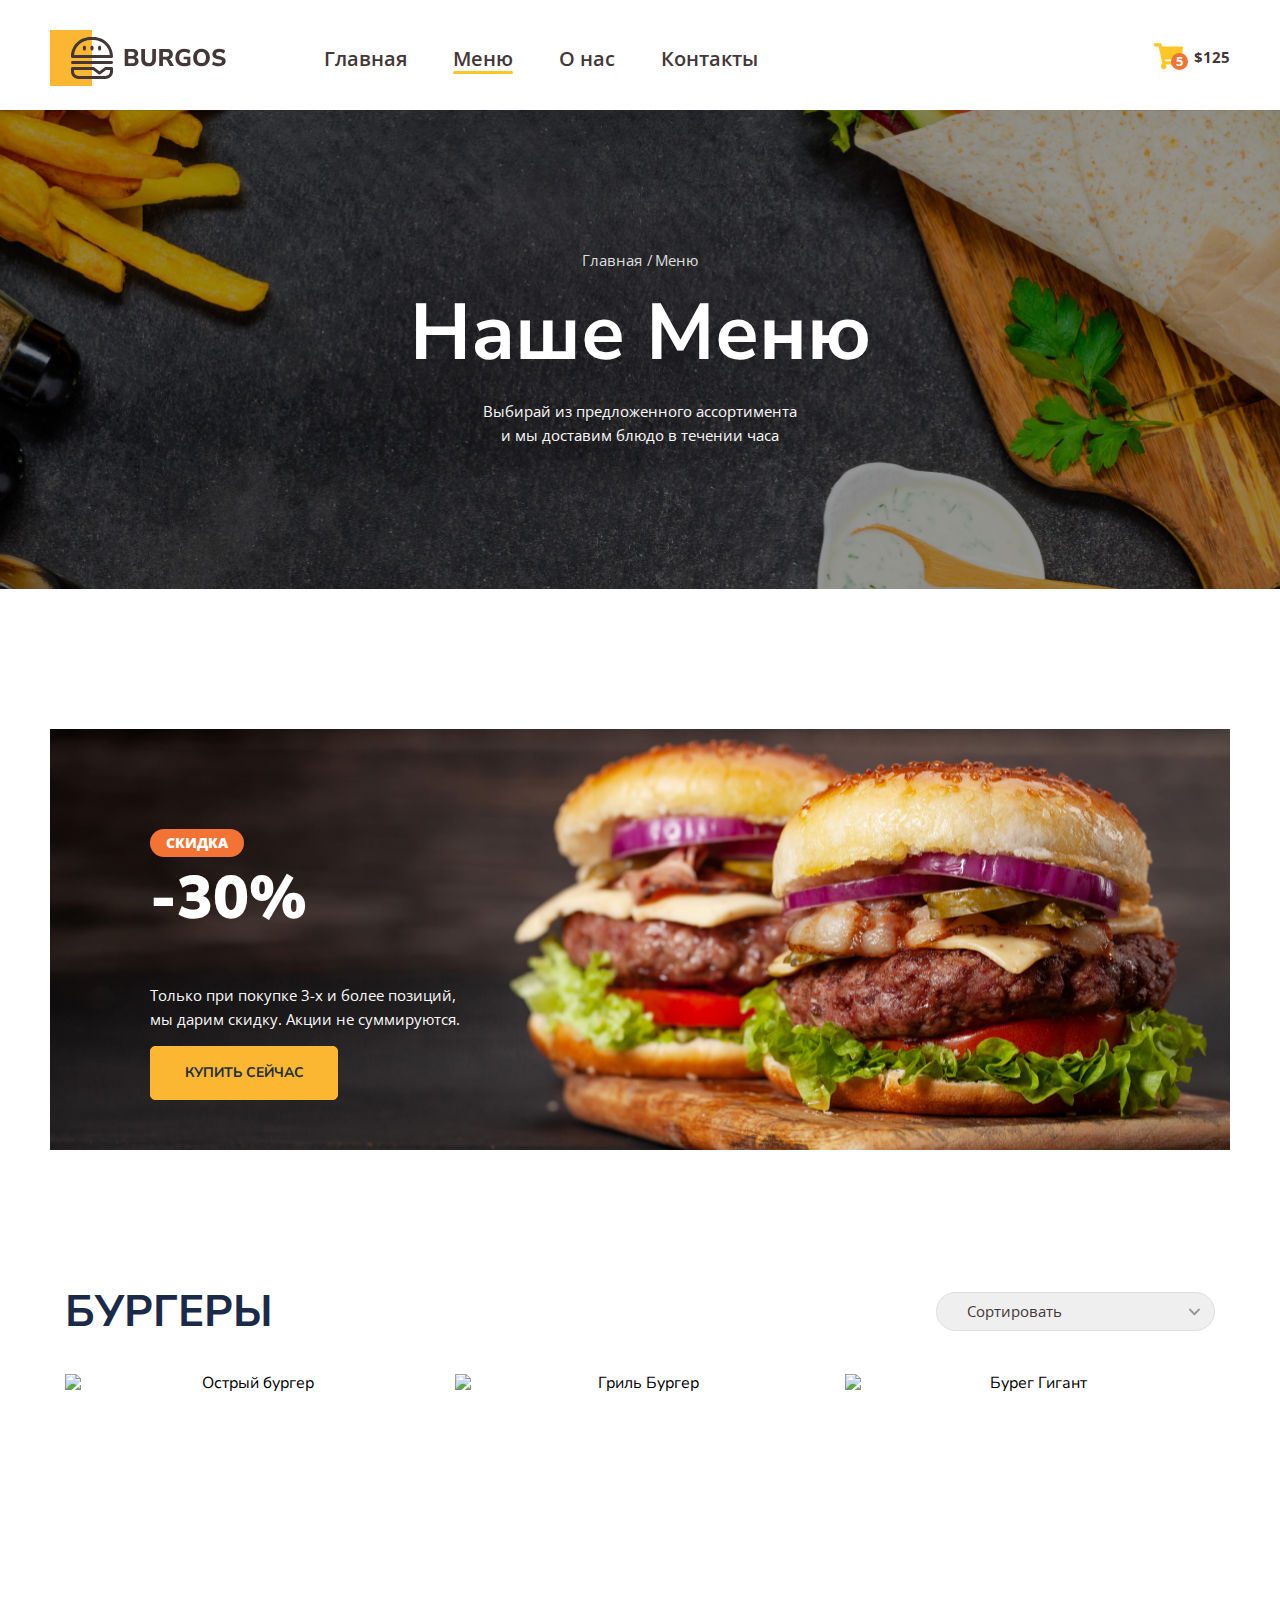
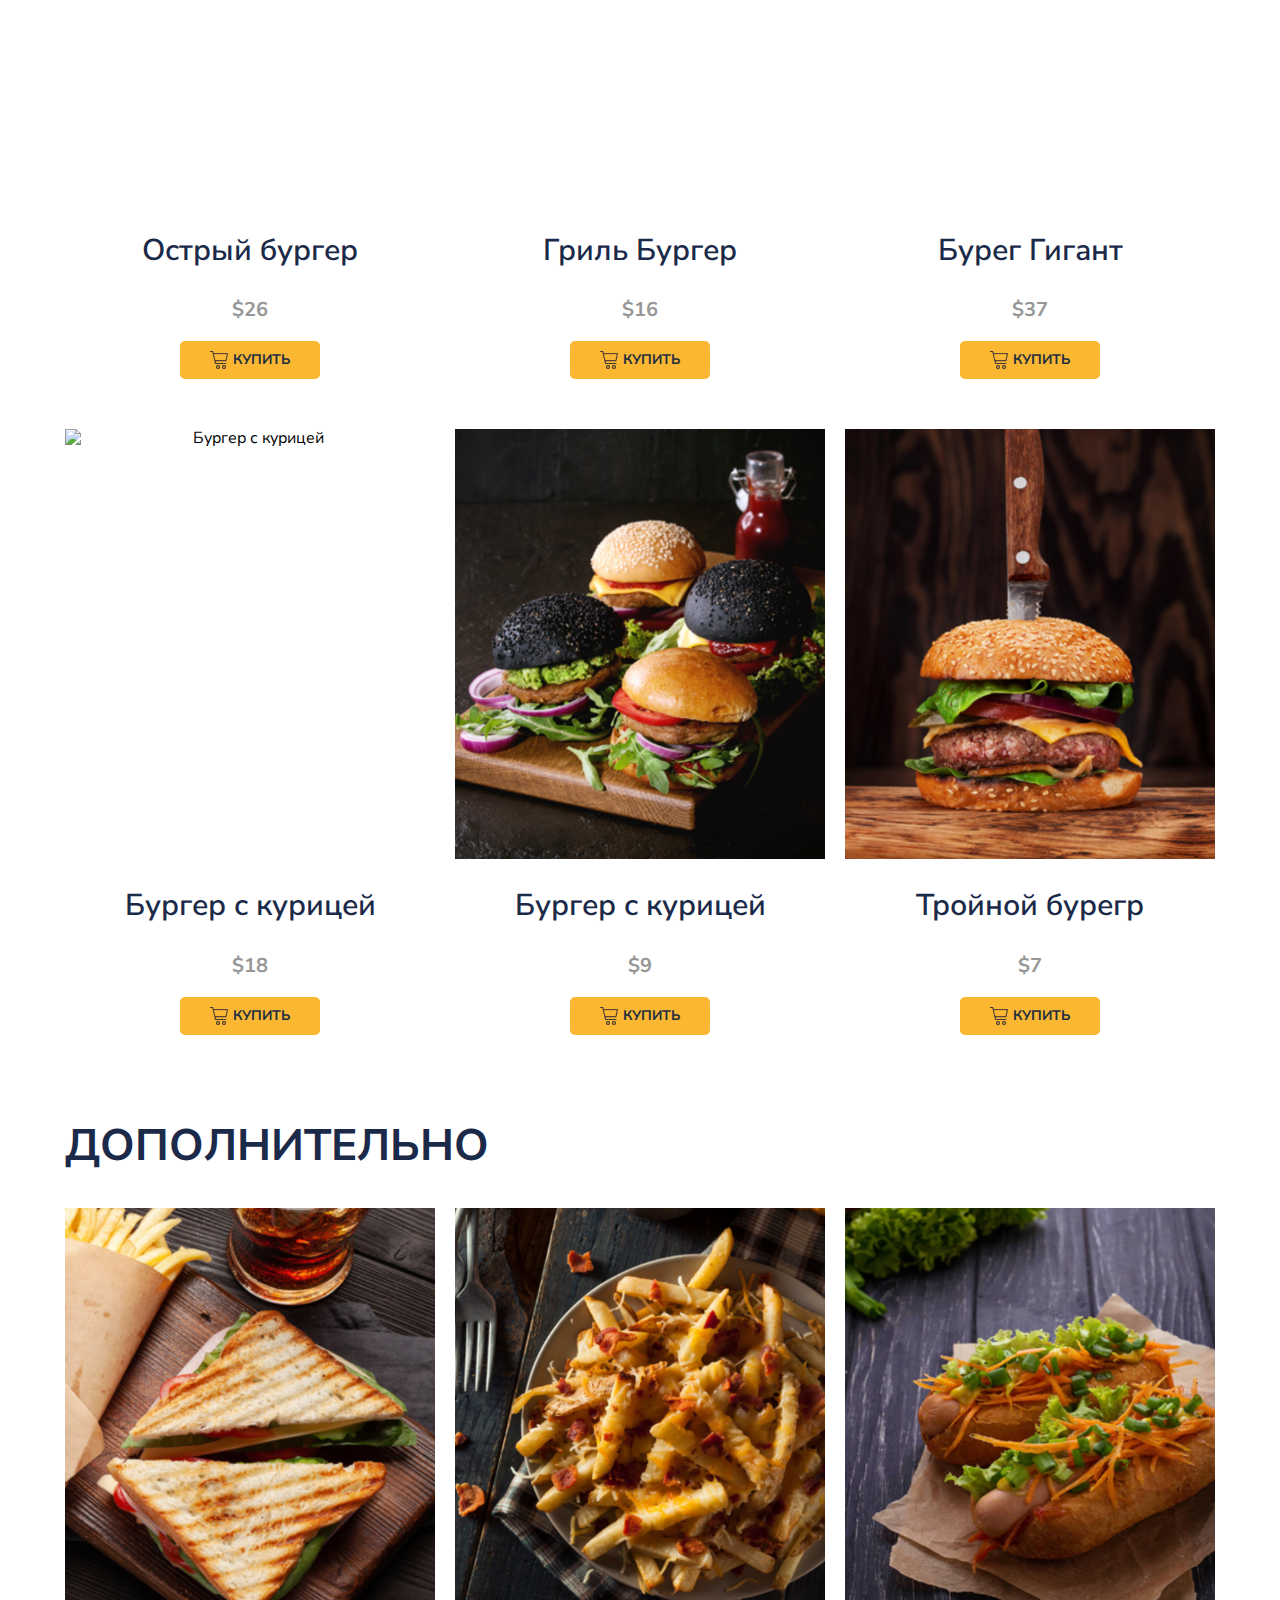
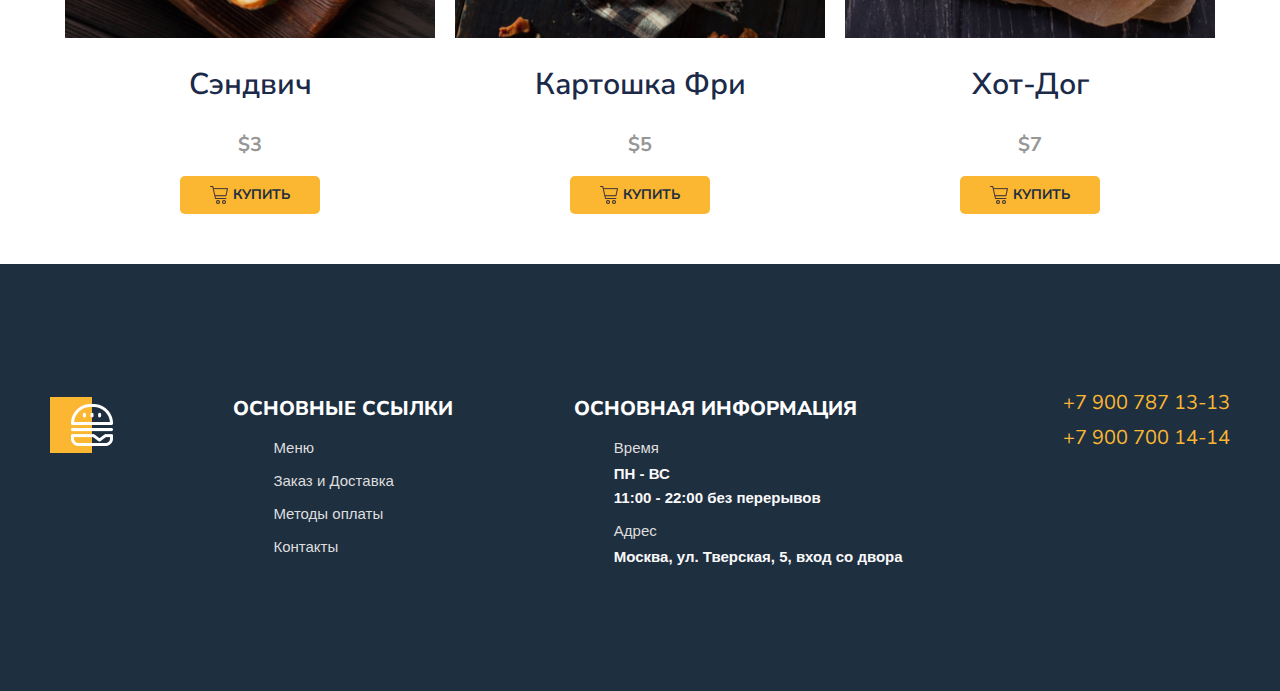
==== index.html @ 4c076b2c "change" ====
<!DOCTYPE html>
<html lang="ru">
<head>
    <meta charset="UTF-8">
    <meta http-equiv="X-UA-Compatible" content="IE=edge">
    <meta name="viewport" content="width=device-width, initial-scale=1.0">
    <link rel="preconnect" href="https://fonts.googleapis.com">
    <link rel="preconnect" href="https://fonts.gstatic.com" crossorigin>
    <link href="https://fonts.googleapis.com/css2?family=Nunito+Sans:wght@600;700;800;900&family=Open+Sans:wght@400;600;700&display=swap" rel="stylesheet">
    <link rel="stylesheet" href="css/normalize.css">
    <link rel="stylesheet" href="css/main.css">
    <title>Burger</title>
</head>
<body>
    <header>
        <div class="container">
            <div class="header">
                <div class="header__item">
                    <a href="#" class="header__logo"></a>
                    <nav>
                        <ul class="header__nav">
                            <li><a href="#">Главная</a></li>
                            <li><a href="#" class="active">Меню</a></li>
                            <li><a href="#">О нас</a></li>
                            <li><a href="#">Контакты</a></li>
                        </ul>                    
                    </nav>
                </div>
                <button type="button" class="button">
                    <span class="button__item">
                        <img src="img/cart.svg" alt="Корзина">
                        <span class="button__count">5</span>
                    </span>
                    <span class="button__text">$125</span>
                </button>
            </div>
        </div>
    </header>
    <div class="hero">
        <div class="container">
            <ul class="breadcrumbs" >
                <li><a href="#">Главная</a></li>
                <li><a href="#">Меню</a></li>
            </ul>
            <h1 class="title">Наше Меню</h1>
            <p class="description">Выбирай из предложенного ассортимента и&nbspмы доставим блюдо в течении часа</p>
        </div>
    </div>
    <main>
        <div class="container">
            <div class="burger__box">
                <h2 class="burger__box__title">
                    <span>скидка</span>-30%
                </h2>
                <p>Только при покупке 3-х и более позиций,<br>мы дарим скидку. Акции не суммируются.</p>
                <a href="#">купить сейчас</a>
            </div>
            <section class="menu">
                <div class="container">
                    <div class="menu__header">
                        <h2 class="menu__title">Бургеры</h2>
                        <select class="menu__select">
                            <option value="">Сортировать</option>
                            <option value="up">По возрастанию</option>
                            <option value="down">По убыванию</option>                        
                        </select>
                    </div>                
                    <div class="menu__grid">
                        <div class="menu__grid__item">
                            <div class="menu__grid__cover">
                                <img src="img/main/menu/hot__burger.svg" alt="Острый бургер">
                            </div>
                            <h3 class="menu__grid__title">Острый бургер</h3>
                            <p class="menu__grid__price">$26</p>
                            <button type="button" class="menu__grid__btn">
                                <span class="menu__grid__icon"></span>
                                <span class="menu__grid__text">купить</span>
                            </button>
                        </div>
                        <div class="menu__grid__item">
                            <div class="menu__grid__cover">
                                <img src="img/main/menu/gril__burger.svg" alt="Гриль Бургер">
                            </div>
                            <h3 class="menu__grid__title">Гриль Бургер</h3>
                            <p class="menu__grid__price">$16</p>
                            <button type="button" class="menu__grid__btn">
                                <span class="menu__grid__icon"></span>
                                <span class="menu__grid__text">купить</span>
                            </button>
                        </div>
                        <div class="menu__grid__item">
                            <div class="menu__grid__cover">
                                <img src="img/main/menu/gigant__burger.svg" alt="Бурег Гигант">
                            </div>
                            <h3 class="menu__grid__title">Бурег Гигант</h3>
                            <p class="menu__grid__price">$37</p>
                            <button type="button" class="menu__grid__btn">
                                <span class="menu__grid__icon"></span>
                                <span class="menu__grid__text">купить</span>
                            </button>                                                
                        </div>                    
                    </div>
                    <div class="menu__grid">
                        <div class="menu__grid__item">
                            <div class="menu__grid__cover">
                                <img src="img/main/menu/chicken__burger.svg" alt="Бургер с курицей">
                            </div>
                            <h3 class="menu__grid__title">Бургер с курицей</h3>
                            <p class="menu__grid__price">$18</p>
                            <button type="button" class="menu__grid__btn">
                                <span class="menu__grid__icon"></span>
                                <span class="menu__grid__text">купить</span>
                            </button>
                        </div>
                        <div class="menu__grid__item">
                            <div class="menu__grid__cover">
                                <img src="img/main/menu/chicken__burger__01.svg" alt="Бургер с курицей">
                            </div>
                            <h3 class="menu__grid__title">Бургер с курицей</h3>
                            <p class="menu__grid__price">$9</p>
                            <button type="button" class="menu__grid__btn">
                                <span class="menu__grid__icon"></span>
                                <span class="menu__grid__text">купить</span>
                            </button>
                        </div>
                        <div class="menu__grid__item">
                            <div class="menu__grid__cover">
                                <img src="img/main/menu/triple__burger.svg" alt="Тройной бурегр">
                            </div>
                            <h3 class="menu__grid__title">Тройной бурегр</h3>
                            <p class="menu__grid__price">$7</p>
                            <button type="button" class="menu__grid__btn">
                                <span class="menu__grid__icon"></span>
                                <span class="menu__grid__text">купить</span>
                            </button>                                                
                        </div>                    
                    </div>
                </div>
            </section>
            <section class="additionally">
                <div class="container">
                    <div class="menu__header">
                        <h2 class="menu__title">Дополнительно</h2>                        
                    </div>
                    <div class="menu__grid">
                        <div class="menu__grid__item">
                            <div class="menu__grid__cover">
                                <img src="img/main/menu/sendvich.svg" alt="Сэндвич">
                            </div>
                            <h3 class="menu__grid__title">Сэндвич</h3>
                            <p class="menu__grid__price">$3</p>
                            <button type="button" class="menu__grid__btn">
                                <span class="menu__grid__icon"></span>
                                <span class="menu__grid__text">купить</span>
                            </button>
                        </div>
                        <div class="menu__grid__item">
                            <div class="menu__grid__cover">
                                <img src="img/main/menu/free.svg" alt="Картошка Фри">
                            </div>
                            <h3 class="menu__grid__title">Картошка Фри</h3>
                            <p class="menu__grid__price">$5</p>
                            <button type="button" class="menu__grid__btn">
                                <span class="menu__grid__icon"></span>
                                <span class="menu__grid__text">купить</span>
                            </button>
                        </div>
                        <div class="menu__grid__item">
                            <div class="menu__grid__cover">
                                <img src="img/main/menu/hot-dog.svg" alt="Бургер Гигант">
                            </div>
                            <h3 class="menu__grid__title">Хот-Дог</h3>
                            <p class="menu__grid__price">$7</p>
                            <button type="button" class="menu__grid__btn">
                                <span class="menu__grid__icon"></span>
                                <span class="menu__grid__text">купить</span>
                            </button>
                        </div>                        
                    </div>
                </div>
            </section>            
        </div>
    </main>
    <footer>
        <div class="container footer">
            <div class="item">
                <img class="logo" src="img/footer/icon__footer.png" alt="icon">
            </div>
            <div class="item">
                <h2>основные ссылки</h2>
                <ul>
                    <li><a href="">Меню</a></li>
                    <li><a href="">Заказ и Доставка</a></li>
                    <li><a href="">Методы оплаты</a></li>
                    <li><a href="">Контакты</a></li>
                </ul>
            </div>
            <div class="item">
                <h2>основная информация</h2>
                <ul>
                    <li>
                        <span>Время</span>
                        ПН - ВС <br>
                        11:00 - 22:00 без перерывов
                    </li>
                    <li>
                        <span>Адрес</span>
                        Москва, ул. Тверская, 5, вход со двора
                    </li>
                </ul>
            </div>
            <div class="tel">
                <ul class="footer__list__tel">
                    <li><a href="tel:+79007871313">+7 900 787 13-13</a></li>
                    <li><a href="tel:+79007001414">+7 900 700 14-14</a></li>
                </ul>
            </div>       
        </div>
    </footer>    
</body>
</html>
---- css/main.css ----
body {
    font-family: 'Nunito Sans', sans-serif;    
}

/* ==========header========== */

header {
    border-bottom: 1px solid #DEDEDE;
    margin-bottom: -7px;
}

.header {
    font-family: 'Open Sans', sans-serif;
    display: flex;
    justify-content: space-between;
    align-items: center;
    padding: 26px 0;
}

.header__item {
    display: flex;
    align-items: center;
    justify-content: space-between;
    flex-basis: 68.5%;
}

.container {
    max-width: 1180px;
    margin: 0 auto;
    padding-left: 15px;
    padding-right: 15px;
}

.header__logo {
    display: block;
    background-image: url('../img/logo.svg');
    width: 176px;
    height: 56px;
    background-repeat: no-repeat;
    background-size: cover;
}

.header__nav {
    display: flex;
    list-style-type: none;
    padding-left: 0;
    gap: 46px;
    align-items: center;
    padding-right: 100px;
    padding-top: 5px;   
}

.header__nav a {
    color: #443737;
    text-decoration: none;
    font-family: 'Open Sans';
    font-weight: 600;
    font-size: 20px;
    line-height: 24px;
}

.header__nav a:hover{
    color: #FFC725;
    transition: 0.3s all;    
}

.header__nav a::after {
    content: '';    
    width: 100%;
    height: 3px;
    border-radius: 1.5px;
    background: transparent;
    display: block;
}

.header__nav a.active::after {
    background: #FFC725;    
}

.button {
    display: flex;
    align-items: center;
    background-color: transparent;
    border: none;
    padding: 0;
    gap: 10px;
    cursor: pointer;
}

.button__item {
    position: relative;
}

.button__count {
    font-weight: 700;
    color: #fff;
    font-size: 13px;
    background: #F37335;    
    border-radius: 100%;
    position: absolute;
    width: 17px;
    height: 17px;
    text-align: center;
    line-height: 1.3;
    bottom: 3px;
    right: -4px;
}

.button__text {
    color: #443737;
    font-family: 'Open Sans';
    font-weight: 700;
    font-size: 15px;    
}

/* ==========hero========== */
.hero {
    text-align: center;
    background-image: url('../img/hero/bg.jpg');
    background-size: cover;
    background-position: center center;
    padding: 142px 0;
    text-align: center;
    color: #fff;
    margin-bottom: 140px;
}

.breadcrumbs {
    padding-left: 0;
    margin-top: 0;
    list-style-type: none;
    display: flex;
    justify-content: center;
    gap: 7px;
}

.breadcrumbs a {
    color: #DEDEDE;
    text-decoration: none;
    font-size: 15px;
    font-family: 'Open Sans', serif;    
}

.breadcrumbs a:hover {
    color: #FFC725;    
}

.breadcrumbs a::before {
    content: '/';
    position: relative;
    left: -2px;
    pointer-events: none;
}

.breadcrumbs a:hover::before {
    color: #DEDEDE;    
}

.breadcrumbs li:first-child a::before {
    display: none;
}

.title {
    font-weight: 700;
    font-size: 79px;
    margin-top: 18px;
    margin-bottom: 20px;
}

.description {
    font-family: 'Open Sans', sans-serif;
    font-size: 15px;
    line-height: 1.6;
    color: #FAF9F9;
    width: 319px;
    margin: 0 auto;
}

/* ==========main========== */

.burger__box {
    background-image: url('/img/main/burger__box__bg.jpg');
    background-repeat: no-repeat;
    background-position: center center;
    background-size: cover;
    color: #fff;
    padding: 50px 100px;
    margin-bottom: 100px;
}

.burger__box__title {
    font-weight: 900;
    font-size: 60px;
    text-transform: uppercase;    
}

.burger__box__title span {
    display: block;
    width: 84px;
    text-align: center;
    font-family: 'Open Sans';
    font-size: 14px;
    background: #F37335;
    border-radius: 14px;
    padding: 6px 5px;
    margin-bottom: 7px;
}

.burger__box p {
    font-family: 'Open Sans';
    font-weight: 400;
    font-size: 15px;
    line-height: 24px;
    color: #FAF9F9;
    width: 353px;
    margin-top: 0;
}

.burger__box a {
    font-weight: 700;
    font-size: 14px;
    text-decoration: none;
    text-align: center;
    text-transform: uppercase;
    color: #1E2F40;
    background: #FBB731;
    border-radius: 5px;
    padding: 18px 8px;
    display: block;
    width: 170px;
    border: 1px solid #FBB731;    
}

.burger__box a:hover {
    background-color: transparent;
    color: #FBB731;
    transition: .4s;
}

.menu__header {
    display: flex;
    align-items: center;
    justify-content: space-between;
}

.menu__title {
    font-weight: 700;
    font-size: 44px;
    text-transform: uppercase;
    color: #1B2A49;
}

.menu__select {
    font-family: 'Open Sans';    
    font-weight: 400;
    font-size: 15px;    
    color: #443737;    
    border-radius: 22px;
    padding: 10px 30px;
    border: 1px solid #DEDEDE;
    appearance: none;
    flex-basis: 279px;
    background-image: url(../img/main/arrow.svg);
    background-size: 12.79px 7.75px;
    background-repeat: no-repeat;
    background-position: 95% center;
    cursor: pointer;
}

.menu__grid {
    display: grid;
    grid-template-columns: repeat(3, 1fr);
    gap: 20px;    
    margin-bottom: 50px;
}

.menu__grid__cover {
    width: 100%;
    height: 430px;
    position: relative;
    overflow: hidden;
}

.menu__grid__cover img {
    position: absolute;
    left: 50%;
    top: 50%;
    transform: translate(-50%, -50%);
    object-fit: cover;
    width: 100%;
    height: 430px;
}

.menu__grid__item {
    text-align: center;
}
 
.menu__grid__title {
    color: #1B2A49;
    font-weight: 600;
    font-size: 30px;
    text-align: center;
}

.menu__grid__price {
    font-weight: 700;
    font-size: 20px;
    color: #979797;
    text-align: center;
}

.menu__grid__btn {
    background: #FBB731;
    border-radius: 5px;
    border: none;
    display: flex;
    justify-content: center;
    cursor: pointer;
    padding: 10px 30px;
    margin: 0 auto;
    gap: 5px;
    text-align: center;
    color: #979797;
}

.menu__grid__btn {
    display: flex;
    justify-content: space-between;
    background: #FBB731;
    border-radius: 5px;
    border: none;
    border-radius: 5px;
    padding: 10px 30px;
    margin: 0 auto;
    align-items: center;
}

.menu__grid__icon {
    width: 18px;
    height: 18px;
    background-image: url('../img/main/menu/price__cart.png');
}

.menu__grid__text {    
    font-weight: 700;
    font-size: 14px;
    text-transform: uppercase;
    color: #1E2F40;
}

/* =========footer========== */

footer {
    background: #1E2F40;
    color: #fff;
    padding-top: 117px;
    padding-bottom: 106px;    
}
.footer {
    display: flex;
    justify-content: space-between;
}

.logo {
    width: 63px;
    height: 56px;
    padding-top: 16px;
}
.item {
    flex: 0 0 auto;
}
.item h2 {
    font-size: 20px;
    font-weight: 800;
    text-transform: uppercase;
    margin-bottom: 12px;
}
.item ul,
.tel ul {
    list-style-type: none;
}

.tel ul {
    margin: 10px 0;
}
.item li {
    margin-bottom: 9px;
    font-family: 'Lato', sans-serif;
    font-size: 15px;
    color: #FAF9F9;
    font-weight: 700;
    line-height: 24px;
}
.item a {
    color: #DEDEDE;
    text-decoration: none;
    font-weight: 400;
}
.item span {
    color: #DEDEDE;
    display: block;
    font-weight: 400;
    margin-bottom: 2px;
}
.footer__list__tel a {
    font-size: 20px;
    color: #FBB731;
    text-decoration: none;
}
.tel li {
    margin-bottom: 12px;
}

.menu__grid__text {
    color: #1E2F40;
    font-weight: 700;
    font-size: 14px;
    text-transform: uppercase;
}
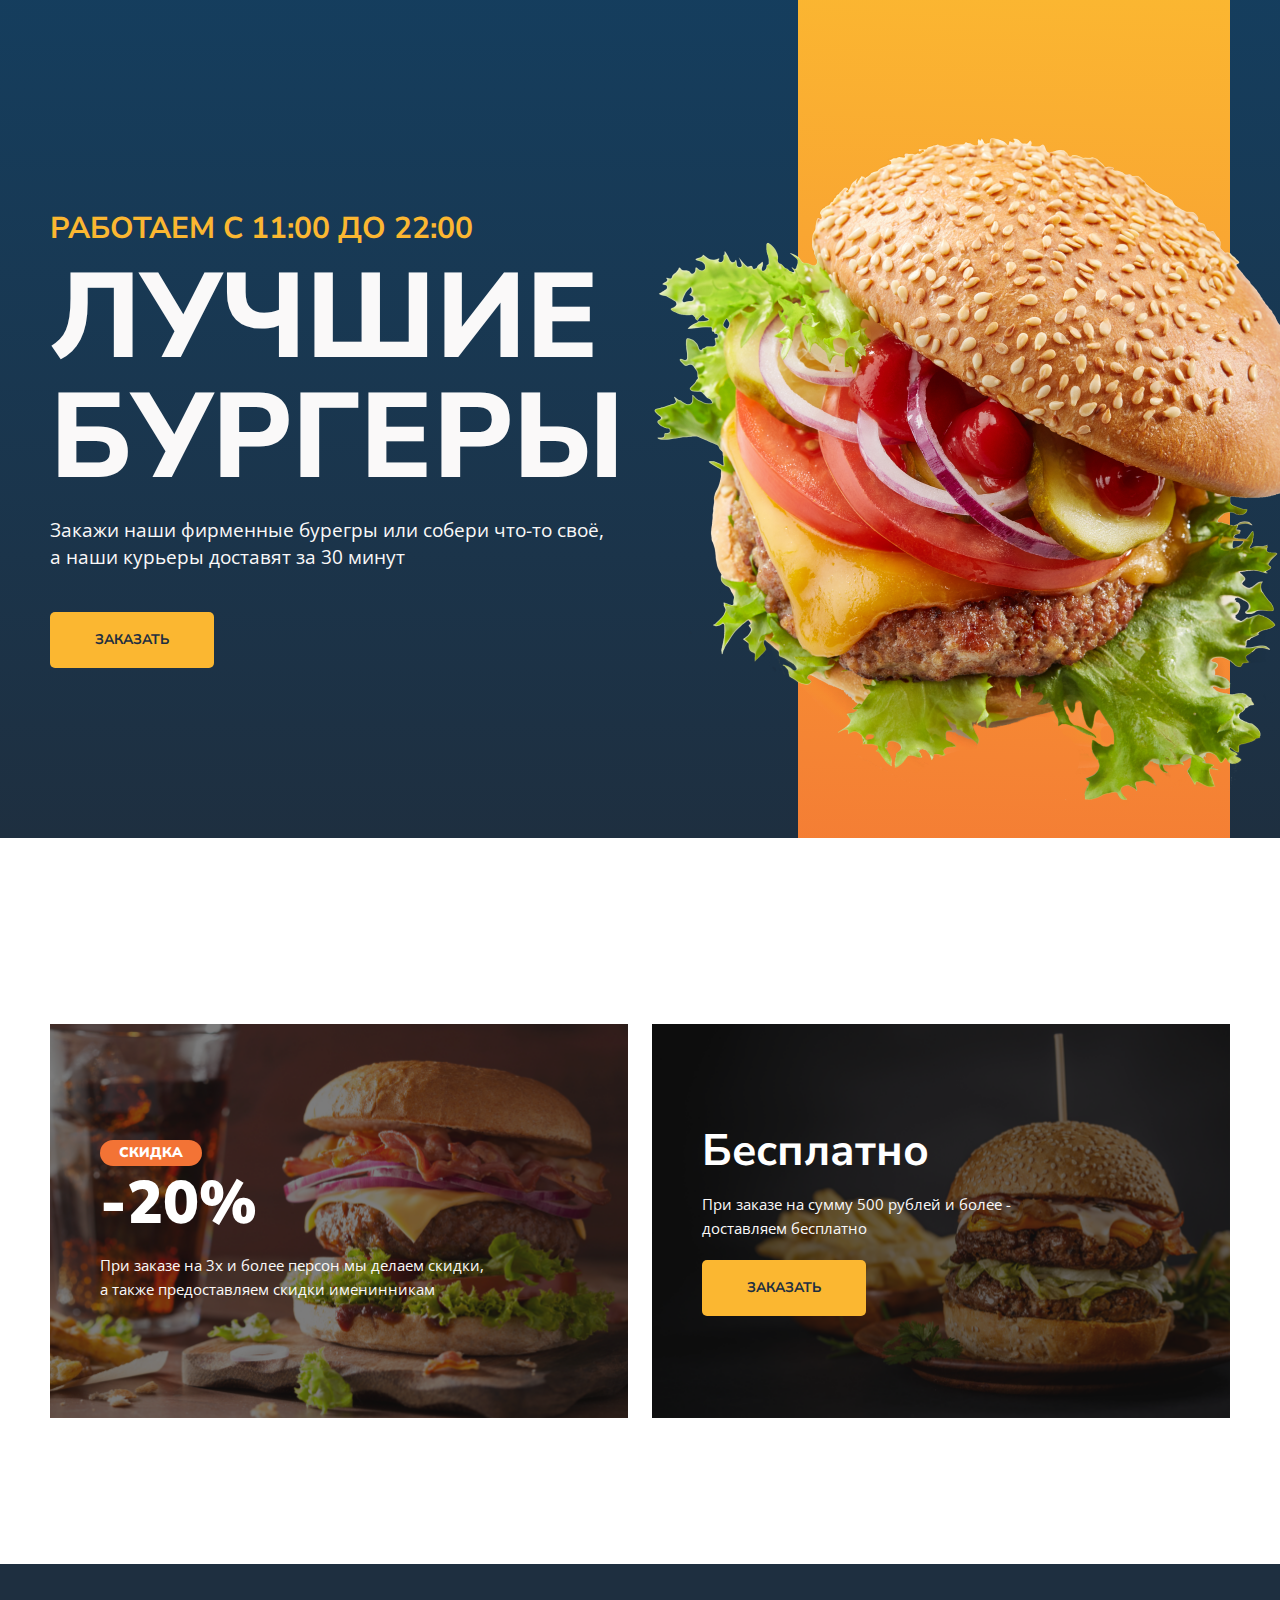
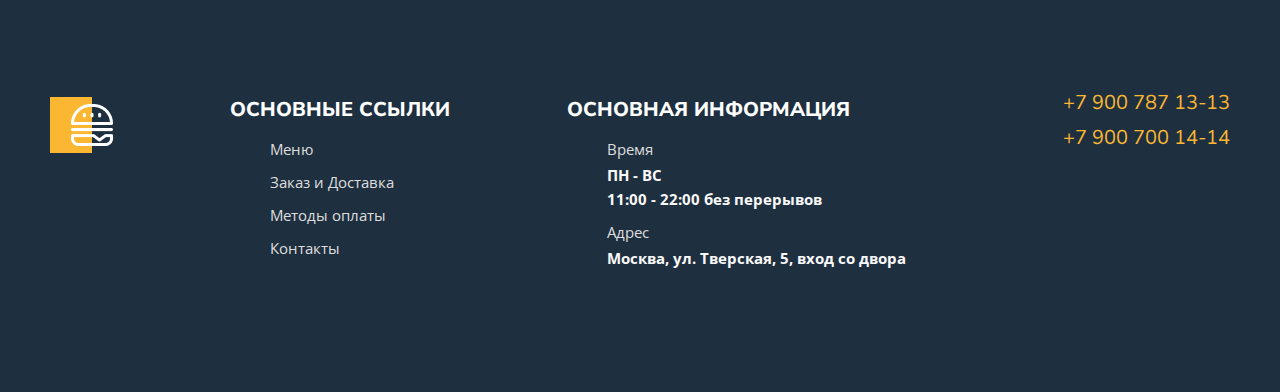
==== commit 14858718: "update" ====
--- a/index.html
+++ b/index.html
@@ -4,183 +4,44 @@
     <meta charset="UTF-8">
     <meta http-equiv="X-UA-Compatible" content="IE=edge">
     <meta name="viewport" content="width=device-width, initial-scale=1.0">
+    <title>Burgers</title>
     <link rel="preconnect" href="https://fonts.googleapis.com">
     <link rel="preconnect" href="https://fonts.gstatic.com" crossorigin>
     <link href="https://fonts.googleapis.com/css2?family=Nunito+Sans:wght@600;700;800;900&family=Open+Sans:wght@400;600;700&display=swap" rel="stylesheet">
     <link rel="stylesheet" href="css/normalize.css">
     <link rel="stylesheet" href="css/main.css">
-    <title>Burger</title>
 </head>
 <body>
-    <header>
-        <div class="container">
-            <div class="header">
-                <div class="header__item">
-                    <a href="#" class="header__logo"></a>
-                    <nav>
-                        <ul class="header__nav">
-                            <li><a href="#">Главная</a></li>
-                            <li><a href="#" class="active">Меню</a></li>
-                            <li><a href="#">О нас</a></li>
-                            <li><a href="#">Контакты</a></li>
-                        </ul>                    
-                    </nav>
-                </div>
-                <button type="button" class="button">
-                    <span class="button__item">
-                        <img src="img/cart.svg" alt="Корзина">
-                        <span class="button__count">5</span>
-                    </span>
-                    <span class="button__text">$125</span>
-                </button>
+    <div class="main">
+        <div class="wrap">
+            <div class="text">
+                <h1>
+                    <span>работаем с 11:00 до 22:00</span>
+                    лучшие бургеры
+                </h1>
+                <p>Закажи наши фирменные бурегры или собери что-то своё, а&nbsp;наши курьеры доставят за&nbsp;30&nbsp;минут</p>
+                <a href="#">заказать</a>
+            </div>
+            <div class="visual">
+                <div class="bg"></div>
+                <img src="img/index/burger.png" alt="Burger">
             </div>
         </div>
-    </header>
-    <div class="hero">
-        <div class="container">
-            <ul class="breadcrumbs" >
-                <li><a href="#">Главная</a></li>
-                <li><a href="#">Меню</a></li>
-            </ul>
-            <h1 class="title">Наше Меню</h1>
-            <p class="description">Выбирай из предложенного ассортимента и&nbspмы доставим блюдо в течении часа</p>
+    </div>
+    <div class="promo">
+        <div class="wrap">
+            <div class="promo-left">
+                <p class="sale">Скидка</p>
+                <p class="cost">-20%</p>
+                <p class="promo-description">При заказе на 3х и более персон мы делаем скидки, а также предоставляем скидки именинникам</p>
+            </div>
+            <div class="promo-right">
+                <p class="free">Бесплатно</p>
+                <p class="promo-description">При заказе на сумму 500 рублей и более -<br>доставляем бесплатно</p>
+                <a href="#">заказать</a>
+            </div>
         </div>
     </div>
-    <main>
-        <div class="container">
-            <div class="burger__box">
-                <h2 class="burger__box__title">
-                    <span>скидка</span>-30%
-                </h2>
-                <p>Только при покупке 3-х и более позиций,<br>мы дарим скидку. Акции не суммируются.</p>
-                <a href="#">купить сейчас</a>
-            </div>
-            <section class="menu">
-                <div class="container">
-                    <div class="menu__header">
-                        <h2 class="menu__title">Бургеры</h2>
-                        <select class="menu__select">
-                            <option value="">Сортировать</option>
-                            <option value="up">По возрастанию</option>
-                            <option value="down">По убыванию</option>                        
-                        </select>
-                    </div>                
-                    <div class="menu__grid">
-                        <div class="menu__grid__item">
-                            <div class="menu__grid__cover">
-                                <img src="img/main/menu/hot__burger.svg" alt="Острый бургер">
-                            </div>
-                            <h3 class="menu__grid__title">Острый бургер</h3>
-                            <p class="menu__grid__price">$26</p>
-                            <button type="button" class="menu__grid__btn">
-                                <span class="menu__grid__icon"></span>
-                                <span class="menu__grid__text">купить</span>
-                            </button>
-                        </div>
-                        <div class="menu__grid__item">
-                            <div class="menu__grid__cover">
-                                <img src="img/main/menu/gril__burger.svg" alt="Гриль Бургер">
-                            </div>
-                            <h3 class="menu__grid__title">Гриль Бургер</h3>
-                            <p class="menu__grid__price">$16</p>
-                            <button type="button" class="menu__grid__btn">
-                                <span class="menu__grid__icon"></span>
-                                <span class="menu__grid__text">купить</span>
-                            </button>
-                        </div>
-                        <div class="menu__grid__item">
-                            <div class="menu__grid__cover">
-                                <img src="img/main/menu/gigant__burger.svg" alt="Бурег Гигант">
-                            </div>
-                            <h3 class="menu__grid__title">Бурег Гигант</h3>
-                            <p class="menu__grid__price">$37</p>
-                            <button type="button" class="menu__grid__btn">
-                                <span class="menu__grid__icon"></span>
-                                <span class="menu__grid__text">купить</span>
-                            </button>                                                
-                        </div>                    
-                    </div>
-                    <div class="menu__grid">
-                        <div class="menu__grid__item">
-                            <div class="menu__grid__cover">
-                                <img src="img/main/menu/chicken__burger.svg" alt="Бургер с курицей">
-                            </div>
-                            <h3 class="menu__grid__title">Бургер с курицей</h3>
-                            <p class="menu__grid__price">$18</p>
-                            <button type="button" class="menu__grid__btn">
-                                <span class="menu__grid__icon"></span>
-                                <span class="menu__grid__text">купить</span>
-                            </button>
-                        </div>
-                        <div class="menu__grid__item">
-                            <div class="menu__grid__cover">
-                                <img src="img/main/menu/chicken__burger__01.svg" alt="Бургер с курицей">
-                            </div>
-                            <h3 class="menu__grid__title">Бургер с курицей</h3>
-                            <p class="menu__grid__price">$9</p>
-                            <button type="button" class="menu__grid__btn">
-                                <span class="menu__grid__icon"></span>
-                                <span class="menu__grid__text">купить</span>
-                            </button>
-                        </div>
-                        <div class="menu__grid__item">
-                            <div class="menu__grid__cover">
-                                <img src="img/main/menu/triple__burger.svg" alt="Тройной бурегр">
-                            </div>
-                            <h3 class="menu__grid__title">Тройной бурегр</h3>
-                            <p class="menu__grid__price">$7</p>
-                            <button type="button" class="menu__grid__btn">
-                                <span class="menu__grid__icon"></span>
-                                <span class="menu__grid__text">купить</span>
-                            </button>                                                
-                        </div>                    
-                    </div>
-                </div>
-            </section>
-            <section class="additionally">
-                <div class="container">
-                    <div class="menu__header">
-                        <h2 class="menu__title">Дополнительно</h2>                        
-                    </div>
-                    <div class="menu__grid">
-                        <div class="menu__grid__item">
-                            <div class="menu__grid__cover">
-                                <img src="img/main/menu/sendvich.svg" alt="Сэндвич">
-                            </div>
-                            <h3 class="menu__grid__title">Сэндвич</h3>
-                            <p class="menu__grid__price">$3</p>
-                            <button type="button" class="menu__grid__btn">
-                                <span class="menu__grid__icon"></span>
-                                <span class="menu__grid__text">купить</span>
-                            </button>
-                        </div>
-                        <div class="menu__grid__item">
-                            <div class="menu__grid__cover">
-                                <img src="img/main/menu/free.svg" alt="Картошка Фри">
-                            </div>
-                            <h3 class="menu__grid__title">Картошка Фри</h3>
-                            <p class="menu__grid__price">$5</p>
-                            <button type="button" class="menu__grid__btn">
-                                <span class="menu__grid__icon"></span>
-                                <span class="menu__grid__text">купить</span>
-                            </button>
-                        </div>
-                        <div class="menu__grid__item">
-                            <div class="menu__grid__cover">
-                                <img src="img/main/menu/hot-dog.svg" alt="Бургер Гигант">
-                            </div>
-                            <h3 class="menu__grid__title">Хот-Дог</h3>
-                            <p class="menu__grid__price">$7</p>
-                            <button type="button" class="menu__grid__btn">
-                                <span class="menu__grid__icon"></span>
-                                <span class="menu__grid__text">купить</span>
-                            </button>
-                        </div>                        
-                    </div>
-                </div>
-            </section>            
-        </div>
-    </main>
     <footer>
         <div class="container footer">
             <div class="item">
@@ -216,6 +77,6 @@
                 </ul>
             </div>       
         </div>
-    </footer>    
+    </footer>
 </body>
 </html>--- a/css/main.css
+++ b/css/main.css
@@ -323,18 +323,10 @@
     color: #979797;
 }
 
-.menu__grid__btn {
-    display: flex;
-    justify-content: space-between;
-    background: #FBB731;
-    border-radius: 5px;
-    border: none;
-    border-radius: 5px;
-    padding: 10px 30px;
-    margin: 0 auto;
-    align-items: center;
-}
-
+.menu__grid__btn:hover {
+    background-color: #F37335;
+    transition: .4s;    
+}
 .menu__grid__icon {
     width: 18px;
     height: 18px;
@@ -385,7 +377,7 @@
 }
 .item li {
     margin-bottom: 9px;
-    font-family: 'Lato', sans-serif;
+    font-family: 'Open Sans', sans-serif;
     font-size: 15px;
     color: #FAF9F9;
     font-weight: 700;
@@ -396,6 +388,12 @@
     text-decoration: none;
     font-weight: 400;
 }
+
+.item a:hover {
+    color: #FBB731;
+    transition: 0.3s all;
+}
+
 .item span {
     color: #DEDEDE;
     display: block;
@@ -411,6 +409,11 @@
     margin-bottom: 12px;
 }
 
+.tel a:hover {
+    color:#fff;
+    transition: 0.4s;
+}
+
 .menu__grid__text {
     color: #1E2F40;
     font-weight: 700;
@@ -418,3 +421,133 @@
     text-transform: uppercase;
 }
 
+/* STYLE INDEX */
+
+.main {
+    background: linear-gradient(180deg, #0C4C7B -100%, #1E2F40 100%);
+}
+.wrap {
+    max-width: 1180px;
+    margin: 0 auto;
+    display: flex;
+    justify-content: space-between;
+}
+.text {
+    color: #FAF9F9;
+    flex: 0 0 580px;
+    padding-top: 170px;
+    padding-bottom: 170px;
+}
+h1 {
+    font-size: 120px;
+    font-weight: 800;
+    text-transform: uppercase;
+    line-height: 120px;
+    margin-bottom: 0px;
+    margin-top: 40px;
+}
+h1 span {
+    color: #FBB731;
+    font-size: 30px;
+    font-weight: 700;
+    line-height: 38px;
+    display: block;
+    margin-bottom: 10px;
+}
+.text p {
+    font-family: 'Open Sans', sans-serif;
+    font-size: 19px;
+    line-height: 1.4;
+    margin-bottom: 42px;
+}
+.main a,
+.promo a {
+    color: #1E2F40;
+    background-color: #FBB731;
+    border-radius: 5px;
+    text-decoration: none;
+    padding: 20px 45px;
+    display: inline-block;
+    text-transform: uppercase;
+    font-size: 14px;
+    font-weight: 700;
+}
+.visual {
+    flex-grow: 1;
+    display: flex;
+    justify-content: flex-end;
+    position: relative;
+}
+.bg {
+    width: 432px;
+    height: 100%;
+    background: linear-gradient(2.42deg, #F37335 -19.6%, #FBB731 100.79%, #FDC830 100.79%);
+}
+.main img {
+    width: 829px;
+    position: absolute;
+    right: -168px;
+}
+.promo {
+    padding-top: 186px;
+    padding-bottom: 146px;
+}
+.promo-left,
+.promo-right {
+    flex: 0 0 49%;
+    color: #fff;
+    box-sizing: border-box;
+    background-repeat: no-repeat;
+    background-size: cover;
+    background-position: center;
+}
+.promo-left {
+    background-image: url(../img/index/promo-left.png);
+    padding: 116px 50px;
+}
+.promo-right {
+    background-image: url(../img/index/promo-right.png);
+    padding: 102px 50px;
+}
+
+.promo-right a{
+    margin-top: 20px;
+}
+
+.sale {
+    font-size: 14px;
+    font-weight: 900;
+    background: #F37335;
+    padding: 5px 19px;
+    border-radius: 14px;
+    display: inline-block;
+    text-transform: uppercase;
+    margin-bottom: 3px;
+    margin-top: 0;
+}
+.cost {
+    font-size: 60px;
+    font-weight: 900;
+    margin-bottom: 8px;
+    margin-top: 0;
+}
+.promo-description {
+    font-family: 'Open Sans', sans-serif;
+    color: #FAF9F9;
+    font-size: 15px;
+    line-height: 24px;
+    margin-bottom: 0;
+}
+.promo-left .promo-description {
+    max-width: 392px;
+}
+.promo-right .description {
+    max-width: 300px;
+    margin-bottom: 20px;
+}
+.free {
+    font-size: 44px;
+    font-weight: 700;
+    margin-bottom: 10px;
+    margin-top: 0;
+}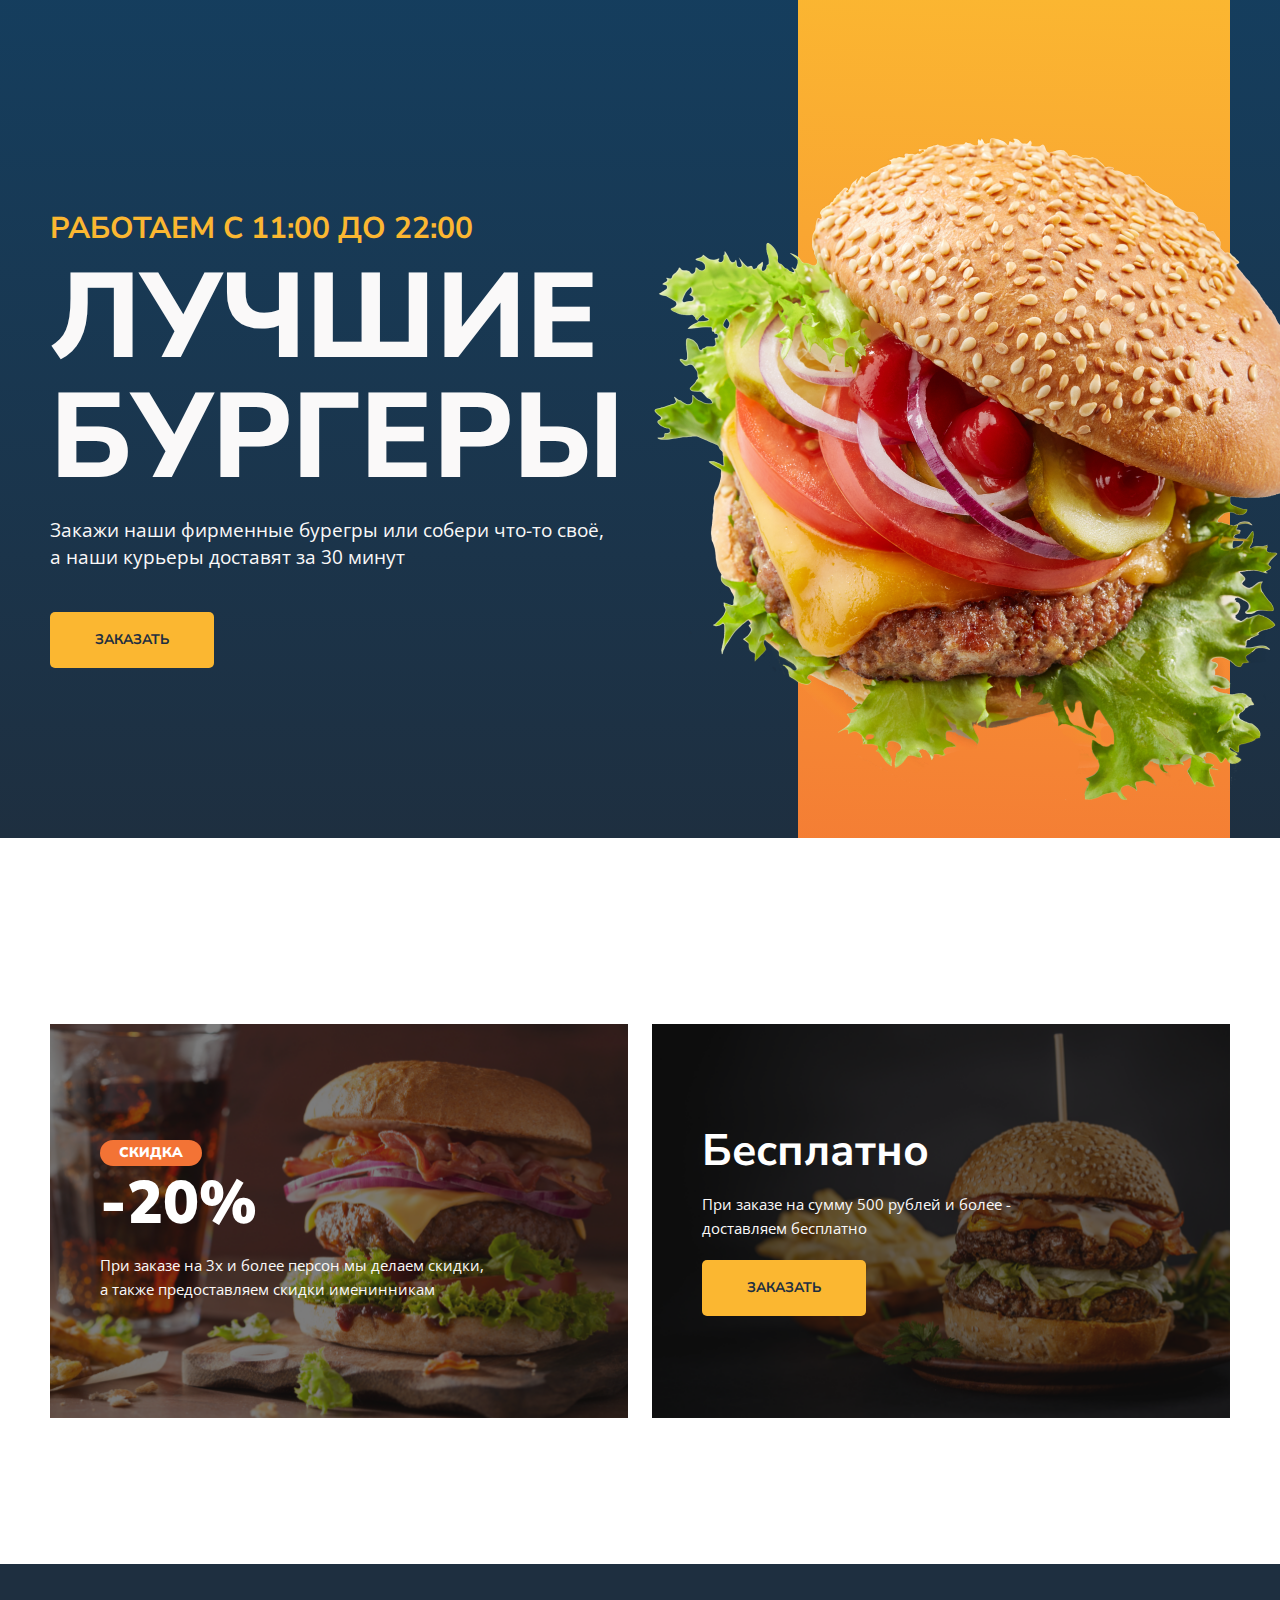
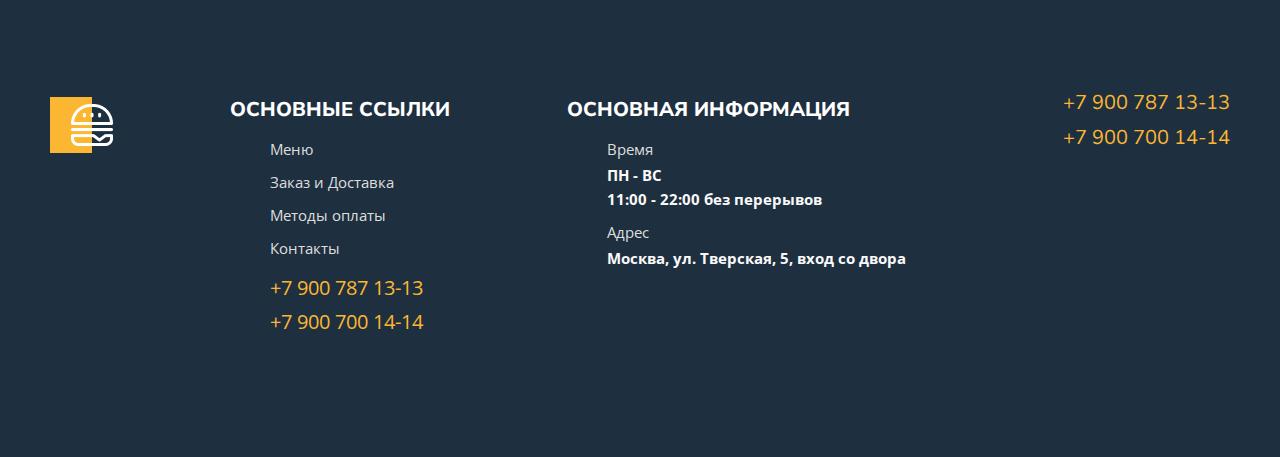
==== commit 09ff9934: "up" ====
--- a/index.html
+++ b/index.html
@@ -10,17 +10,18 @@
     <link href="https://fonts.googleapis.com/css2?family=Nunito+Sans:wght@600;700;800;900&family=Open+Sans:wght@400;600;700&display=swap" rel="stylesheet">
     <link rel="stylesheet" href="css/normalize.css">
     <link rel="stylesheet" href="css/main.css">
+    <link rel="stylesheet" href="css/media__index.css">
 </head>
 <body>
     <div class="main">
         <div class="wrap">
-            <div class="text">
-                <h1>
+            <div class="content">
+                <h1 class="content__title">
                     <span>работаем с 11:00 до 22:00</span>
                     лучшие бургеры
                 </h1>
-                <p>Закажи наши фирменные бурегры или собери что-то своё, а&nbsp;наши курьеры доставят за&nbsp;30&nbsp;минут</p>
-                <a href="#">заказать</a>
+                <p class="content__text">Закажи наши фирменные бурегры или собери что-то своё, а&nbsp;наши курьеры доставят за&nbsp;30&nbsp;минут</p>
+                <a class="content__link" href="menu.html">заказать</a>
             </div>
             <div class="visual">
                 <div class="bg"></div>
@@ -29,7 +30,7 @@
         </div>
     </div>
     <div class="promo">
-        <div class="wrap">
+        <div class="wrap block">
             <div class="promo-left">
                 <p class="sale">Скидка</p>
                 <p class="cost">-20%</p>
@@ -37,12 +38,12 @@
             </div>
             <div class="promo-right">
                 <p class="free">Бесплатно</p>
-                <p class="promo-description">При заказе на сумму 500 рублей и более -<br>доставляем бесплатно</p>
-                <a href="#">заказать</a>
+                <p class="promo-description promo__dr">При заказе на сумму 500 рублей и более -<br>доставляем бесплатно</p>
+                <a href="menu.html">заказать</a>
             </div>
         </div>
     </div>
-    <footer>
+    <!-- <footer>
         <div class="container footer">
             <div class="item">
                 <img class="logo" src="img/footer/icon__footer.png" alt="icon">
@@ -50,10 +51,10 @@
             <div class="item">
                 <h2>основные ссылки</h2>
                 <ul>
-                    <li><a href="">Меню</a></li>
-                    <li><a href="">Заказ и Доставка</a></li>
-                    <li><a href="">Методы оплаты</a></li>
-                    <li><a href="">Контакты</a></li>
+                    <li><a href="menu.html">Меню</a></li>
+                    <li><a href="#">Заказ и Доставка</a></li>
+                    <li><a href="#">Методы оплаты</a></li>
+                    <li><a href="#">Контакты</a></li>
                 </ul>
             </div>
             <div class="item">
@@ -77,6 +78,55 @@
                 </ul>
             </div>       
         </div>
+    </footer> -->
+    <footer>
+        <div class="container footer">
+            <div class="item">
+                <img class="logo" src="img/footer/icon__footer.png" alt="icon">
+            </div>            
+            <div class="item pos2">
+                <h2>основные ссылки</h2>
+                <ul class="footer__list">
+                    <li><a href="menu.html">Меню</a></li>
+                    <li><a href="#">Заказ и Доставка</a></li>
+                    <li><a href="#">Методы оплаты</a></li>
+                    <li><a href="#">Контакты</a></li>
+                </ul>
+                <ul class="footer__list__tel pos1">
+                    <li>
+                        <a href="tel:+79007871313">+7 900 787 13-13</a>
+                    </li>
+                    <li>
+                        <a href="tel:+79007001414">+7 900 700 14-14</a>
+                    </li>
+                </ul>
+            </div>
+            <div class="item pos3">
+                <h2>основная информация</h2>
+                <ul>
+                    <li>
+                        <span>Время</span>
+                        ПН - ВС <br>
+                        11:00 - 22:00 без перерывов
+                    </li>
+                    <li>
+                        <span>Адрес</span>
+                        Москва, ул. Тверская, 5, вход со двора
+                    </li>
+                </ul>
+            </div>
+            <div class="tel">
+                <ul class="footer__list__tel pos4">
+                    <li>
+                        <a href="tel:+79007871313">+7 900 787 13-13</a>
+                    </li>
+                    <li>
+                        <a href="tel:+79007001414">+7 900 700 14-14</a>
+                    </li>
+                </ul>
+            </div>     
+        </div>
     </footer>
+
 </body>
 </html>--- a/css/main.css
+++ b/css/main.css
@@ -21,7 +21,7 @@
     display: flex;
     align-items: center;
     justify-content: space-between;
-    flex-basis: 68.5%;
+    flex-basis: 77%;
 }
 
 .container {
@@ -127,7 +127,7 @@
 
 .breadcrumbs {
     padding-left: 0;
-    margin-top: 0;
+    margin-top: 3px;
     list-style-type: none;
     display: flex;
     justify-content: center;
@@ -178,23 +178,23 @@
 
 /* ==========main========== */
 
-.burger__box {
+.banner__box {
     background-image: url('/img/main/burger__box__bg.jpg');
     background-repeat: no-repeat;
     background-position: center center;
     background-size: cover;
     color: #fff;
     padding: 50px 100px;
-    margin-bottom: 100px;
-}
-
-.burger__box__title {
+    margin-bottom: 80px;
+}
+
+.banner__box__title {
     font-weight: 900;
     font-size: 60px;
     text-transform: uppercase;    
 }
 
-.burger__box__title span {
+.banner__box__title span {
     display: block;
     width: 84px;
     text-align: center;
@@ -206,17 +206,21 @@
     margin-bottom: 7px;
 }
 
-.burger__box p {
+.banner__box p {
     font-family: 'Open Sans';
     font-weight: 400;
     font-size: 15px;
     line-height: 24px;
     color: #FAF9F9;
     width: 353px;
-    margin-top: 0;
-}
-
-.burger__box a {
+    margin-top: -37px;
+}
+
+.banner__box__p__m {
+    display: none;
+}
+
+.banner__link {
     font-weight: 700;
     font-size: 14px;
     text-decoration: none;
@@ -225,22 +229,27 @@
     color: #1E2F40;
     background: #FBB731;
     border-radius: 5px;
-    padding: 18px 8px;
+    padding: 18px 0px;
     display: block;
     width: 170px;
-    border: 1px solid #FBB731;    
-}
-
-.burger__box a:hover {
+    border: 1px solid #FBB731;
+    transition: .3s;
+}
+
+.banner__link:hover {
     background-color: transparent;
-    color: #FBB731;
-    transition: .4s;
+    color: #FBB731;    
+}
+
+.menu {
+    padding-top: 20px;
 }
 
 .menu__header {
     display: flex;
     align-items: center;
     justify-content: space-between;
+    margin-top: -29px;
 }
 
 .menu__title {
@@ -340,6 +349,7 @@
     color: #1E2F40;
 }
 
+
 /* =========footer========== */
 
 footer {
@@ -414,11 +424,45 @@
     transition: 0.4s;
 }
 
+.footer__list__tel__mobile {
+    display: none;
+}
+
+.mobile {
+    display: none;
+}
+
 .menu__grid__text {
     color: #1E2F40;
     font-weight: 700;
     font-size: 14px;
     text-transform: uppercase;
+}
+
+.button__up {
+    background-color: #FBB731;
+    color: #1E2F40;
+    font-weight: 700;
+    font-size: 14px;
+    text-decoration: none;
+    padding: 5px 20px;
+    position: fixed;
+    bottom: 20px;
+    right: 20px;
+    border-radius: 5px;
+    transition: 1s;
+}
+
+.button__up:hover {
+    background-color: #F37335;
+}
+
+.button__up.hidden {
+    opacity: 0;
+}
+
+.button__up.visible {
+    opacity: 1;
 }
 
 /* STYLE INDEX */
@@ -432,13 +476,14 @@
     display: flex;
     justify-content: space-between;
 }
-.text {
+.content {
     color: #FAF9F9;
     flex: 0 0 580px;
     padding-top: 170px;
     padding-bottom: 170px;
 }
-h1 {
+
+.content__title {
     font-size: 120px;
     font-weight: 800;
     text-transform: uppercase;
@@ -446,7 +491,7 @@
     margin-bottom: 0px;
     margin-top: 40px;
 }
-h1 span {
+.content__title span {
     color: #FBB731;
     font-size: 30px;
     font-weight: 700;
@@ -454,13 +499,13 @@
     display: block;
     margin-bottom: 10px;
 }
-.text p {
+.content__text {
     font-family: 'Open Sans', sans-serif;
     font-size: 19px;
     line-height: 1.4;
     margin-bottom: 42px;
 }
-.main a,
+.content__link,
 .promo a {
     color: #1E2F40;
     background-color: #FBB731;
@@ -550,4 +595,53 @@
     font-weight: 700;
     margin-bottom: 10px;
     margin-top: 0;
+}
+
+/* Modal */
+/* КНОПКА БУРГЕР */
+.burger {
+    width: 34px;
+    height: 22px;
+    background-image: url(../img/mobile/burger.svg);
+    background-color: transparent;
+    border: none;
+    cursor: pointer;
+    background-repeat: no-repeat;
+    background-size: contain;
+}
+
+.modal {
+    background-color: #FFF8DC;
+    max-width: 500px;
+    text-align: center;
+    position: absolute;
+    top: -400px;
+    left: 0;
+    right: 0;
+    margin: 20px auto 0; 
+    padding: 40px 30px;
+    box-sizing: border-box;
+    transition: .5s;       
+}
+
+.modal .header__nav {
+    flex-direction: column;
+    align-items: center;
+    padding: 0;
+    gap: 23px;
+    margin: 0;    
+}
+
+.burger-close {
+    width: 22px;
+    height: 22px;
+    background-image: url(../img/mobile/close.svg);
+    background-color: transparent;
+    border: none;
+    background-size: contain;
+    background-repeat: no-repeat;
+    position: absolute;
+    right: 20px;
+    top: 20px;
+    cursor: pointer;
 }--- a/css/media__index.css
+++ b/css/media__index.css
@@ -0,0 +1,207 @@
+@media (max-width:768px) {
+    .wrap {
+        max-width: 724px;
+    }
+
+    .content {
+        color: #FAF9F9;
+        flex: 0 0 580px;
+        padding-top: 170px;
+        padding-bottom: 170px;
+    }
+
+    .content__title span {
+        font-size: 22px;
+        margin-bottom: 10px
+    }
+
+    .content__title {
+        font-size: 86px;        
+    }
+
+    .content__text {
+        font-size: 14px;
+    }
+
+    .main img {
+        width: 496px;
+    }
+
+}
+
+@media (max-width:320px) {
+    .wrap {
+        max-width: 320px;        
+    }
+
+    .content {
+        padding-top: 5px;
+        padding-bottom: 166px;
+        padding-left: 15px;
+    }
+
+    .content__title {
+        margin-top: -2px;
+        font-size: 58px;
+        max-width: 290px;
+        line-height: 71px;
+    }
+
+    .content__title span {
+        font-size: 14px;
+        margin-bottom: 2px;
+    }
+
+    .content__text {
+        max-width: 277px;
+        font-size: 13px;
+        margin-top: 24px
+    }
+    
+    .content__link, .promo a {
+        padding: 18px 40px;
+        font-size: 13px;
+        margin-top: -8px        
+    }
+
+    .main img {
+        max-width: 298px;
+        max-height: 298px;
+        right: 190px;
+        bottom: -80px
+    }
+
+
+    .bg {
+        display: none;
+    }
+
+    .block {
+        display: block;        
+    }
+
+    .promo {
+        padding-top: 96px;
+        padding-bottom: 63px;        
+    }
+
+    .promo-left {
+        padding: 40px 16px 66px;
+    }
+    .sale {
+        padding: 5px 21px;
+        border-radius: 14px;    
+    }
+
+    .cost {
+        margin-top: 5px;
+        margin-left: -2px;
+        letter-spacing: -3px;
+        margin-bottom: -14px;
+    }
+
+    .promo-description {
+        font-size: 13px;
+        width: 249px;
+        line-height: 21px;        
+    }
+
+    .promo-right {
+        padding: 42px 12px;
+        margin-top: 21px
+    }
+
+    .free {
+        font-size: 39px;
+    }
+
+    .promo__dr {
+        font-size: 14px;
+        margin-top: 17px;
+        margin-left: 3px;
+        width: 261px;
+        letter-spacing: .2px;
+    }
+
+    .promo-right a{
+        margin-top: 5px;
+        margin-left: 3px;
+        padding: 20px 32px       
+    }
+
+    footer {
+        padding-top: 51px;
+    }
+
+    .footer {
+        position: relative;
+        height: 661px;
+    }
+
+    .logo {
+        padding-top: 10px;
+    }
+
+    .tel {
+        position: absolute;
+        right: 15px;
+        top: 53px;
+        display: block;
+    }
+
+    .pos1 {
+        position: absolute;
+        top: -113px;
+        right: -98px
+    }
+
+    .pos2 {
+        position: absolute;
+        left: 13px;
+        top: 99px;
+    }
+
+    .pos2>ul>li {
+        margin-bottom: -6px;
+    }
+
+    .item ul {
+        padding-left: 0;
+    }
+
+    .pos3 {
+        position: absolute;
+        left: 13px;
+        top: 307px
+    }
+   
+    .pos3>ul>li {
+        margin-bottom: -12px;
+    }
+
+    .pos3>ul>li> {
+
+    }
+
+    .pos4 {
+        display: none;
+    }
+
+    .item li {
+        line-height: 38px;
+        letter-spacing: 1px;
+        margin-bottom: 0;
+    }
+
+    .item h2 {
+        margin-bottom: 0;
+        font-size: 18px;
+    }
+
+    .item span {
+        margin-bottom: -15px;
+        line-height: 36px;
+    }
+
+}
+
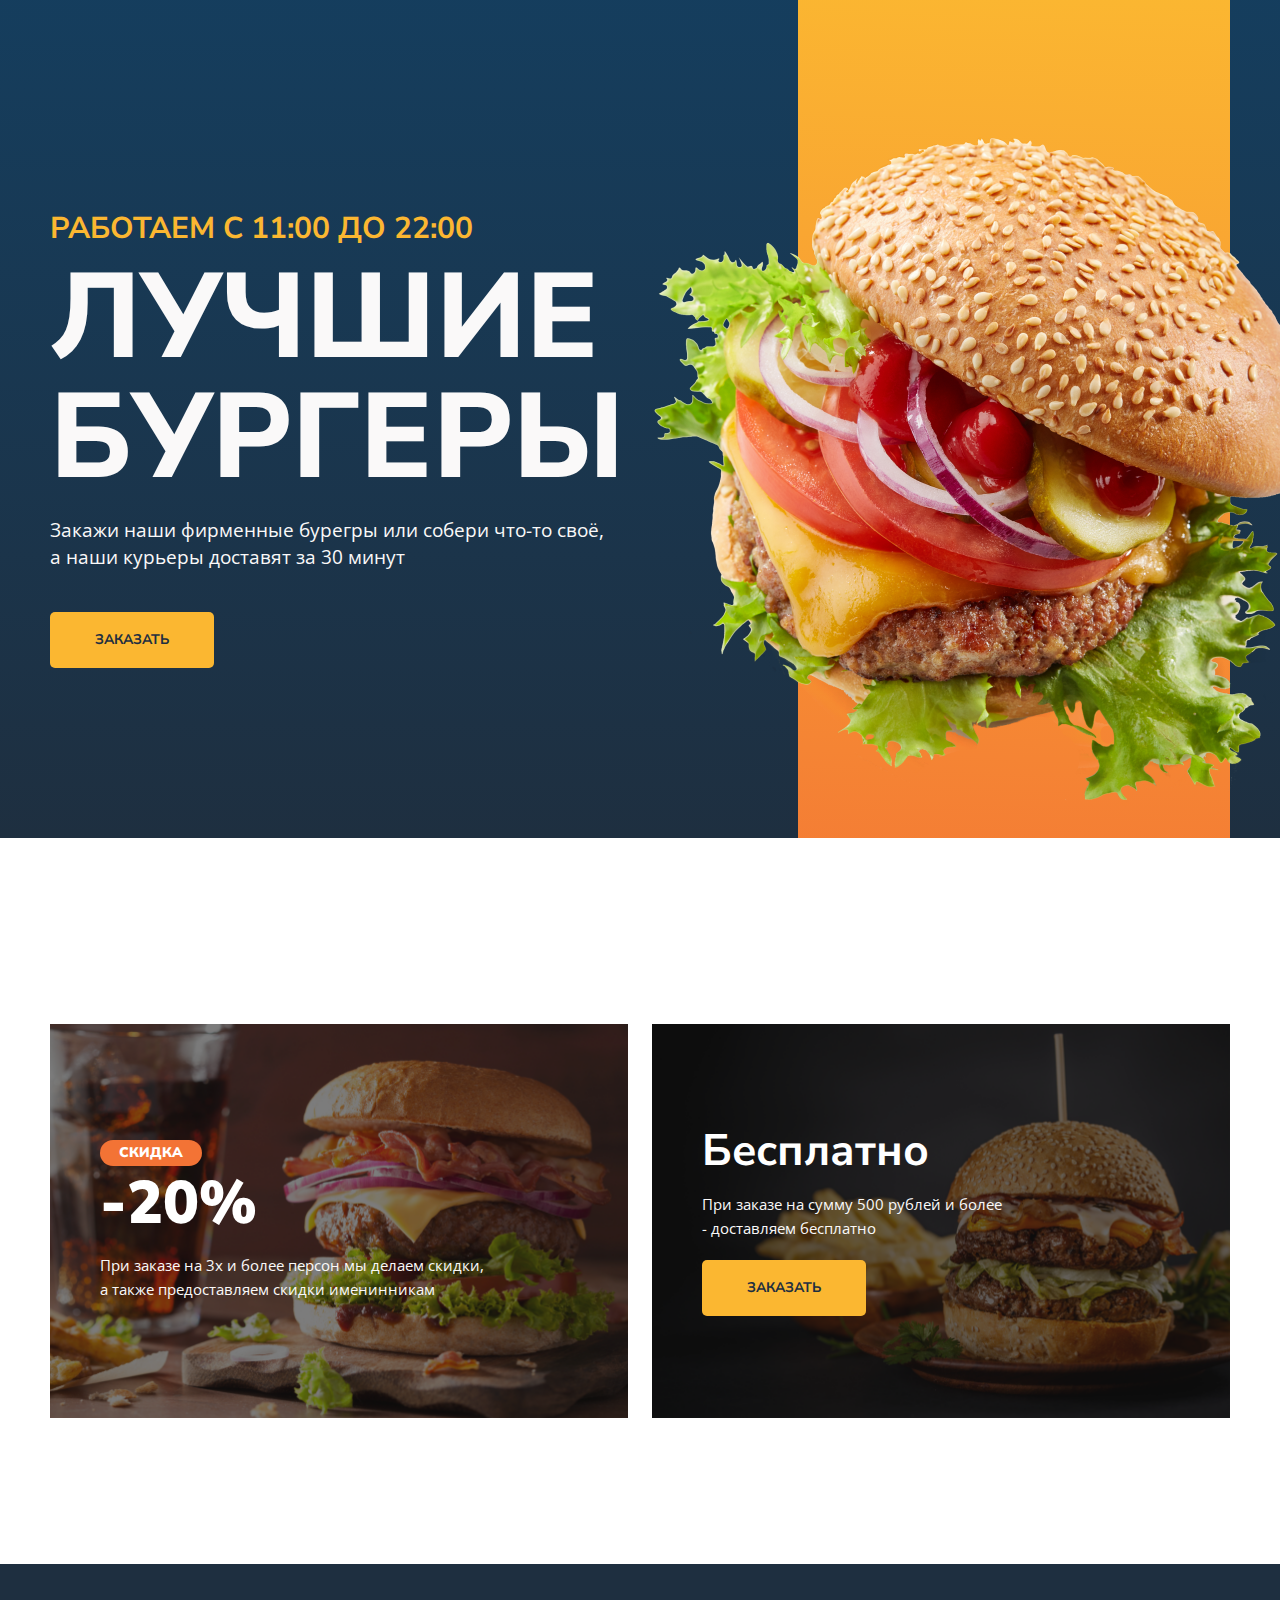
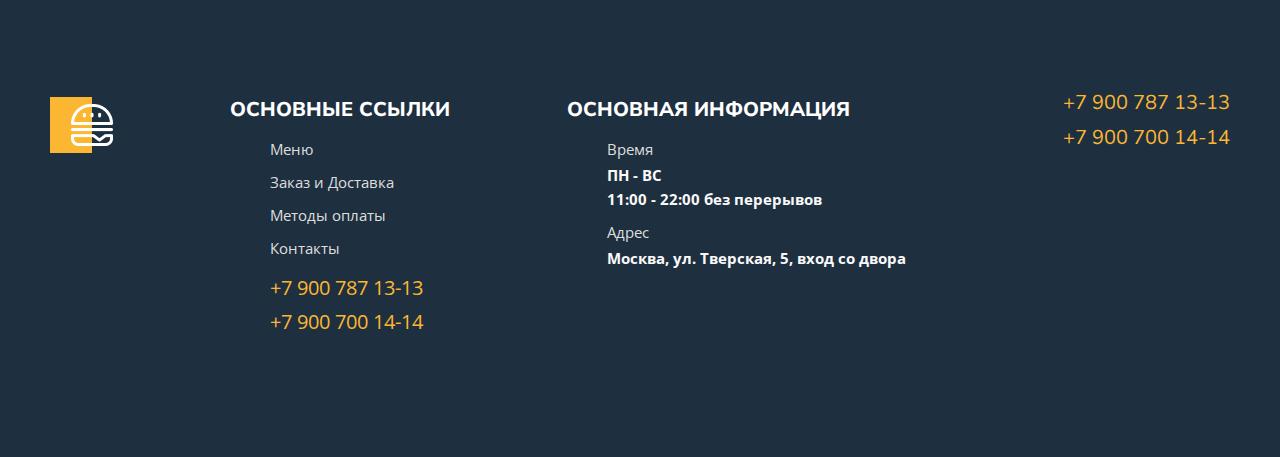
==== commit f5eba840: "update" ====
--- a/index.html
+++ b/index.html
@@ -38,7 +38,7 @@
             </div>
             <div class="promo-right">
                 <p class="free">Бесплатно</p>
-                <p class="promo-description promo__dr">При заказе на сумму 500 рублей и более -<br>доставляем бесплатно</p>
+                <p class="promo-description promo__dr">При заказе на сумму 500 рублей и более - доставляем бесплатно</p>
                 <a href="menu.html">заказать</a>
             </div>
         </div>
--- a/css/media__index.css
+++ b/css/media__index.css
@@ -1,31 +1,142 @@
+@media (min-width:1000px) {
+    .promo__dr {
+        width: 306px;
+    }
+}
+
+@media (max-width:1000px) {
+    .content {
+        padding-top: 70px;
+    }
+}
+
 @media (max-width:768px) {
     .wrap {
-        max-width: 724px;
+        max-width: 738px;
+        
     }
 
     .content {
-        color: #FAF9F9;
-        flex: 0 0 580px;
-        padding-top: 170px;
-        padding-bottom: 170px;
+        padding: 37px 0 123px 14px;
+        flex: 0 0 379px
     }
 
     .content__title span {
-        font-size: 22px;
-        margin-bottom: 10px
+         font-size: 22px;
+         margin-bottom: 6px;       
     }
 
     .content__title {
-        font-size: 86px;        
+       margin-top: 0;   
+       font-size: 86px;
+       line-height: 100px;   
     }
 
     .content__text {
-        font-size: 14px;
+        font-size: 13.2px;
+        width: 405px;
+        margin-top: 21px;
+        line-height: 21px;
+        margin-bottom: 32px;
+    }
+
+    .content__link, .promo a {
+        padding: 18px 40px;
+        font-size: 13px;
     }
 
     .main img {
         width: 496px;
-    }
+        right: -137px;
+        bottom: -84px;
+    }
+
+    .bg {
+        width: 200px;
+    }
+
+    .promo {
+        padding-top: 105px;
+        padding-bottom: 139px;
+    }
+
+    .block {
+        height: 300px;
+    }
+
+    .promo-left {
+        padding: 46px 32px;
+    }
+
+    .cost {
+        margin-left: -2px;
+        margin-top: 5px;
+        margin-bottom: -3px;
+    }
+    
+    .promo-right {
+        padding: 64px 30px;
+    }
+
+    .free {
+        margin-bottom: -2px;
+    }
+
+    .promo-description {
+        font-size: 14.5px;
+    }
+
+    .promo__dr {
+        margin-bottom: 1px;
+        width: 296px;
+    }
+    
+    .promo-right a {
+        padding: 18px 41px;
+        margin-top: 14px;
+    }
+
+    /* FOOTER */
+    
+    footer {
+        padding-top: 46px;
+        padding-bottom: 272px;
+        position: relative;
+    }
+
+    .footer__list__tel {
+        display: none;
+    }
+
+    .pos1 {
+        display: block;
+        margin-left: 6px;
+    }
+
+    .pos2 {
+        position: absolute;
+        left: 155px;
+        top: 50px;
+    }
+
+    .pos2 ul {
+        padding-left: 0px;
+        margin-top: 19px;
+        
+    }
+    
+    .pos3 {
+        position: absolute;
+        right: -2px;
+        top: 50px
+    }
+
+    .pos3 ul {
+        padding-left: 0px;
+        margin-top: 20px;
+        
+    }
+    
 
 }
 
@@ -179,10 +290,6 @@
         margin-bottom: -12px;
     }
 
-    .pos3>ul>li> {
-
-    }
-
     .pos4 {
         display: none;
     }
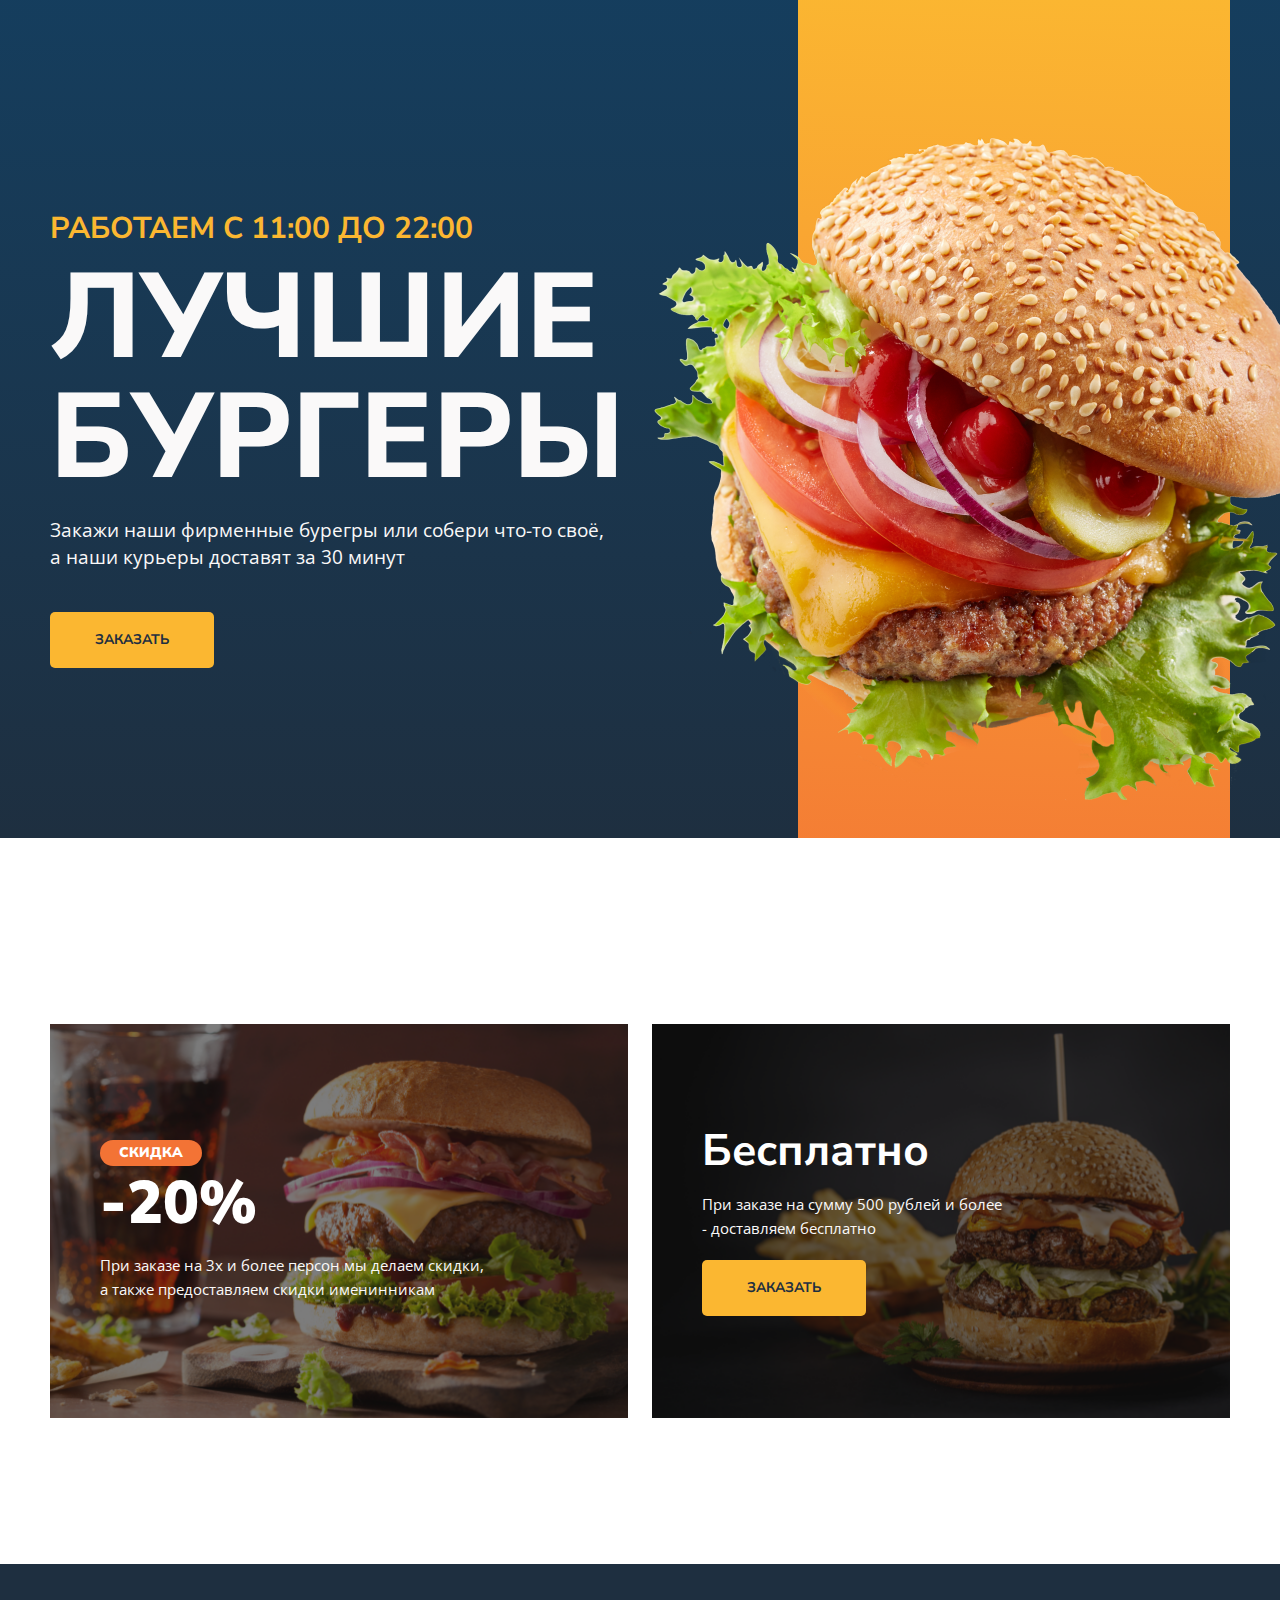
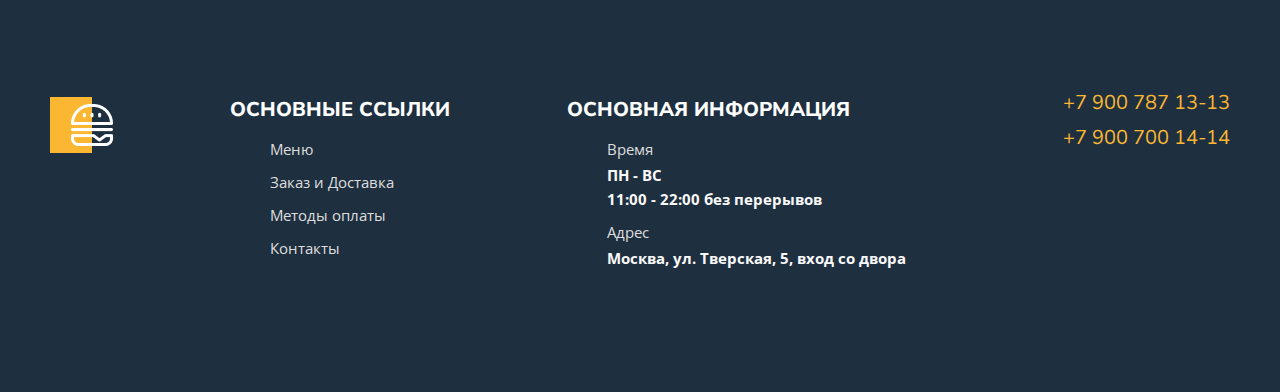
==== commit 516588c9: "change media" ====
--- a/index.html
+++ b/index.html
@@ -42,43 +42,7 @@
                 <a href="menu.html">заказать</a>
             </div>
         </div>
-    </div>
-    <!-- <footer>
-        <div class="container footer">
-            <div class="item">
-                <img class="logo" src="img/footer/icon__footer.png" alt="icon">
-            </div>
-            <div class="item">
-                <h2>основные ссылки</h2>
-                <ul>
-                    <li><a href="menu.html">Меню</a></li>
-                    <li><a href="#">Заказ и Доставка</a></li>
-                    <li><a href="#">Методы оплаты</a></li>
-                    <li><a href="#">Контакты</a></li>
-                </ul>
-            </div>
-            <div class="item">
-                <h2>основная информация</h2>
-                <ul>
-                    <li>
-                        <span>Время</span>
-                        ПН - ВС <br>
-                        11:00 - 22:00 без перерывов
-                    </li>
-                    <li>
-                        <span>Адрес</span>
-                        Москва, ул. Тверская, 5, вход со двора
-                    </li>
-                </ul>
-            </div>
-            <div class="tel">
-                <ul class="footer__list__tel">
-                    <li><a href="tel:+79007871313">+7 900 787 13-13</a></li>
-                    <li><a href="tel:+79007001414">+7 900 700 14-14</a></li>
-                </ul>
-            </div>       
-        </div>
-    </footer> -->
+    </div>    
     <footer>
         <div class="container footer">
             <div class="item">
--- a/css/main.css
+++ b/css/main.css
@@ -597,6 +597,10 @@
     margin-top: 0;
 }
 
+.pos1 {
+    display: none;
+}
+
 /* Modal */
 /* КНОПКА БУРГЕР */
 .burger {
--- a/css/media__index.css
+++ b/css/media__index.css
@@ -12,8 +12,7 @@
 
 @media (max-width:768px) {
     .wrap {
-        max-width: 738px;
-        
+        max-width: 738px;        
     }
 
     .content {
@@ -146,7 +145,7 @@
     }
 
     .content {
-        padding-top: 5px;
+        padding-top: 40px;
         padding-bottom: 166px;
         padding-left: 15px;
     }
@@ -164,21 +163,22 @@
     }
 
     .content__text {
-        max-width: 277px;
-        font-size: 13px;
-        margin-top: 24px
+        max-width: 274px;
+        font-size: 12px;
+        margin-top: 24px;
+        line-height: 18px;
     }
     
     .content__link, .promo a {
         padding: 18px 40px;
         font-size: 13px;
-        margin-top: -8px        
+        margin-top: 2px       
     }
 
     .main img {
         max-width: 298px;
         max-height: 298px;
-        right: 190px;
+        right: -11px;
         bottom: -80px
     }
 
@@ -193,7 +193,8 @@
 
     .promo {
         padding-top: 96px;
-        padding-bottom: 63px;        
+        padding-bottom: 63px;
+        margin-bottom: 260px;        
     }
 
     .promo-left {
@@ -224,6 +225,7 @@
 
     .free {
         font-size: 39px;
+        margin-top: 0px;
     }
 
     .promo__dr {
@@ -232,12 +234,13 @@
         margin-left: 3px;
         width: 261px;
         letter-spacing: .2px;
+        margin-bottom: 23px;
     }
 
     .promo-right a{
         margin-top: 5px;
         margin-left: 3px;
-        padding: 20px 32px       
+        padding: 19px 32px       
     }
 
     footer {
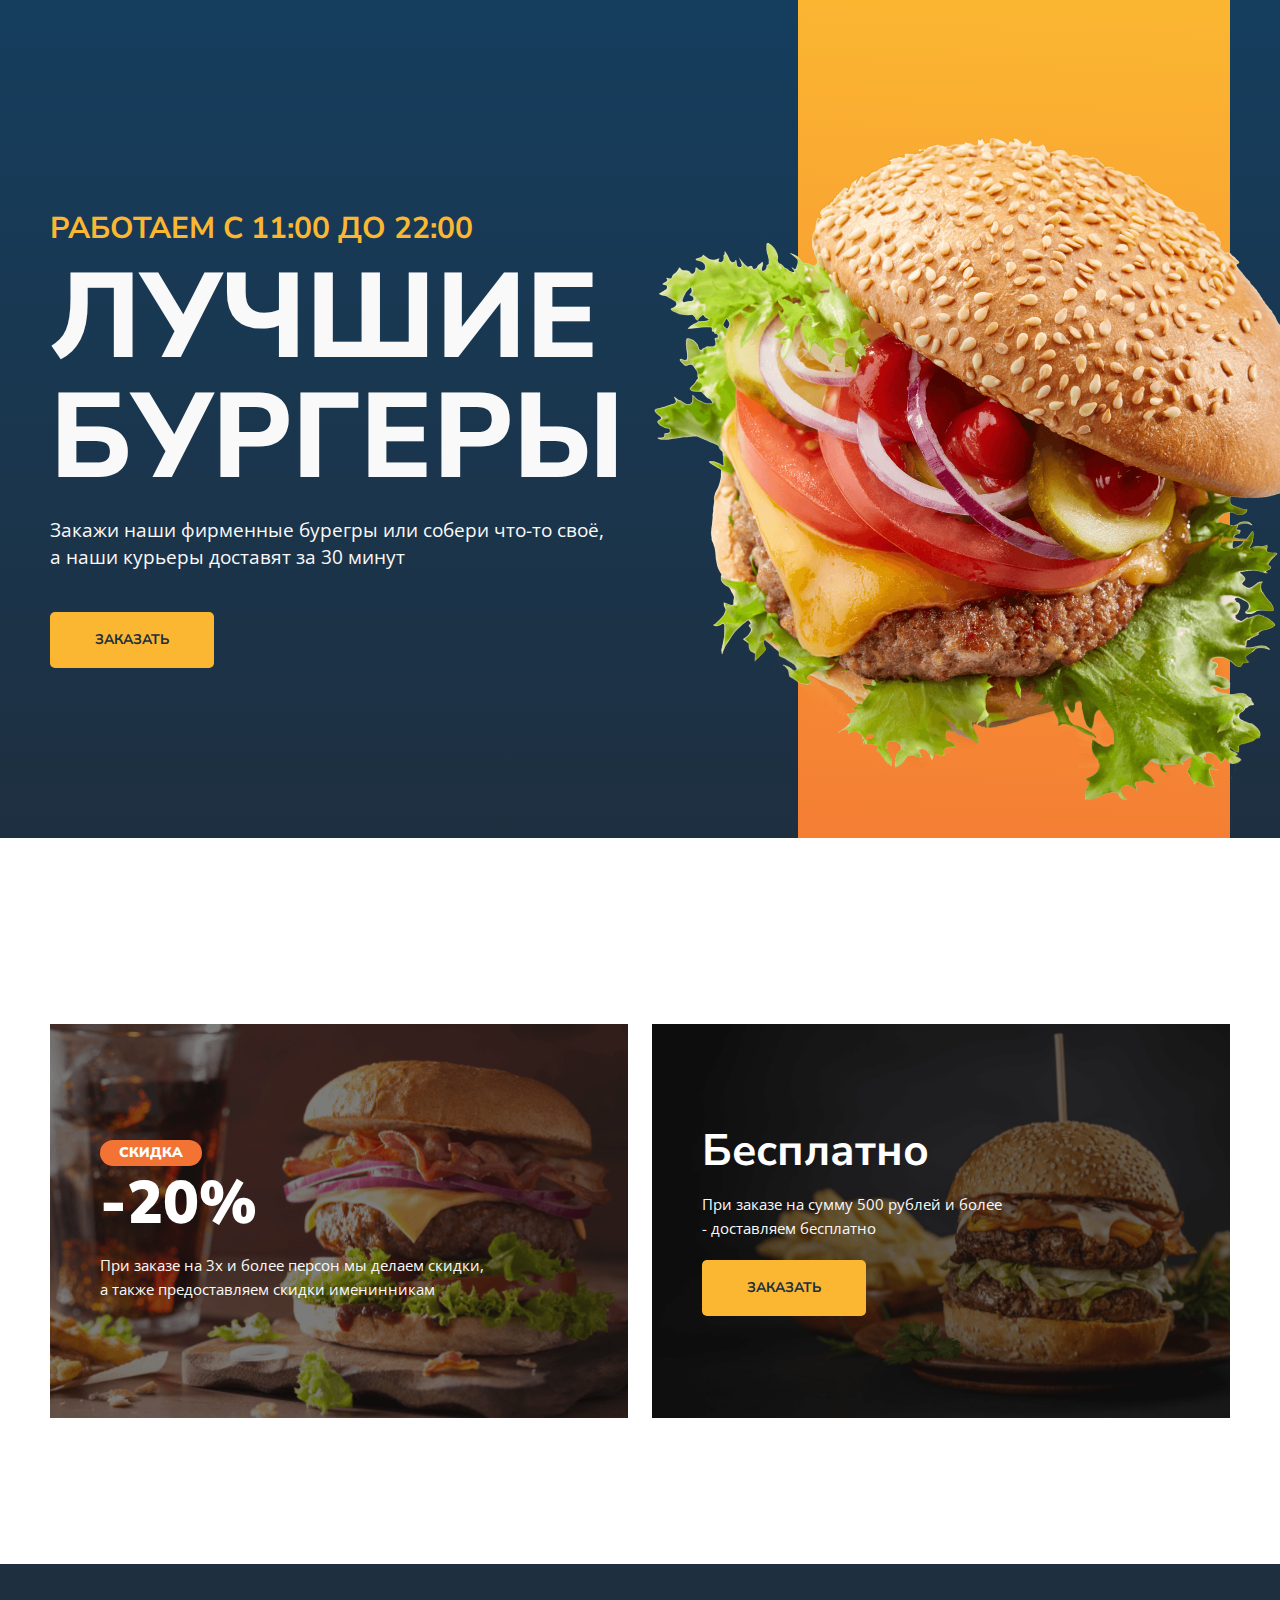
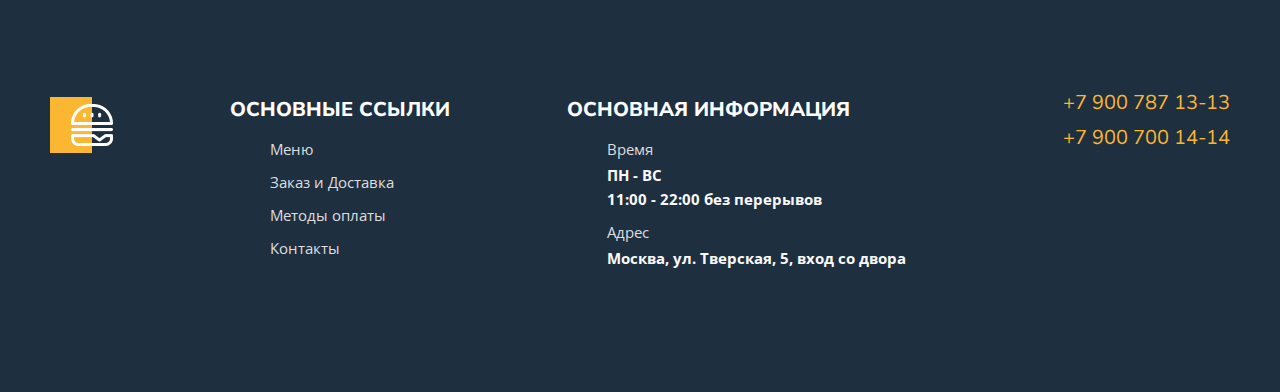
==== commit 6136d436: "change files" ====
--- a/index.html
+++ b/index.html
@@ -11,6 +11,17 @@
     <link rel="stylesheet" href="css/normalize.css">
     <link rel="stylesheet" href="css/main.css">
     <link rel="stylesheet" href="css/media__index.css">
+    <link rel="icon" type="image/png" sizes="512x512" href="img/favicon/android-chrome-512x512.png">
+    <link rel="icon" type="image/png" sizes="192x192" href="img/favicon/android-chrome-192x192.png">
+    <link rel="icon" sizes="192x192" href="img/favicon/favicon.ico">
+    <link rel="apple-touch-icon" sizes="180x180" href="/apple-touch-icon.png">
+    <link rel="icon" type="image/png" sizes="32x32" href="/favicon-32x32.png">
+    <link rel="icon" type="image/png" sizes="16x16" href="/favicon-16x16.png">
+    <link rel="icon" type="image/png" sizes="150x150" href="img/favicon/mstile-150x150.png">
+    <link rel="manifest" href="/site.webmanifest">
+    <link rel="mask-icon" href="/safari-pinned-tab.svg" color="#5bbad5">
+    <meta name="msapplication-TileColor" content="#da532c">
+    <meta name="theme-color" content="#ffffff">
 </head>
 <body>
     <div class="main">
--- a/css/main.css
+++ b/css/main.css
@@ -116,7 +116,7 @@
 /* ==========hero========== */
 .hero {
     text-align: center;
-    background-image: url('../img/hero/bg.jpg');
+    background-image: url('../img/hero/bg.png');
     background-size: cover;
     background-position: center center;
     padding: 142px 0;
@@ -179,7 +179,7 @@
 /* ==========main========== */
 
 .banner__box {
-    background-image: url('/img/main/burger__box__bg.jpg');
+    background-image: url('/img/main/burger__box__bg.png');
     background-repeat: no-repeat;
     background-position: center center;
     background-size: cover;
@@ -267,7 +267,9 @@
     border-radius: 22px;
     padding: 10px 30px;
     border: 1px solid #DEDEDE;
-    appearance: none;
+    -webkit-appearance: none;
+       -moz-appearance: none;
+            appearance: none;
     flex-basis: 279px;
     background-image: url(../img/main/arrow.svg);
     background-size: 12.79px 7.75px;
@@ -295,7 +297,8 @@
     left: 50%;
     top: 50%;
     transform: translate(-50%, -50%);
-    object-fit: cover;
+    -o-object-fit: cover;
+       object-fit: cover;
     width: 100%;
     height: 430px;
 }
--- a/css/media__index.css
+++ b/css/media__index.css
@@ -245,6 +245,7 @@
 
     footer {
         padding-top: 51px;
+        padding-bottom: 60px;
     }
 
     .footer {
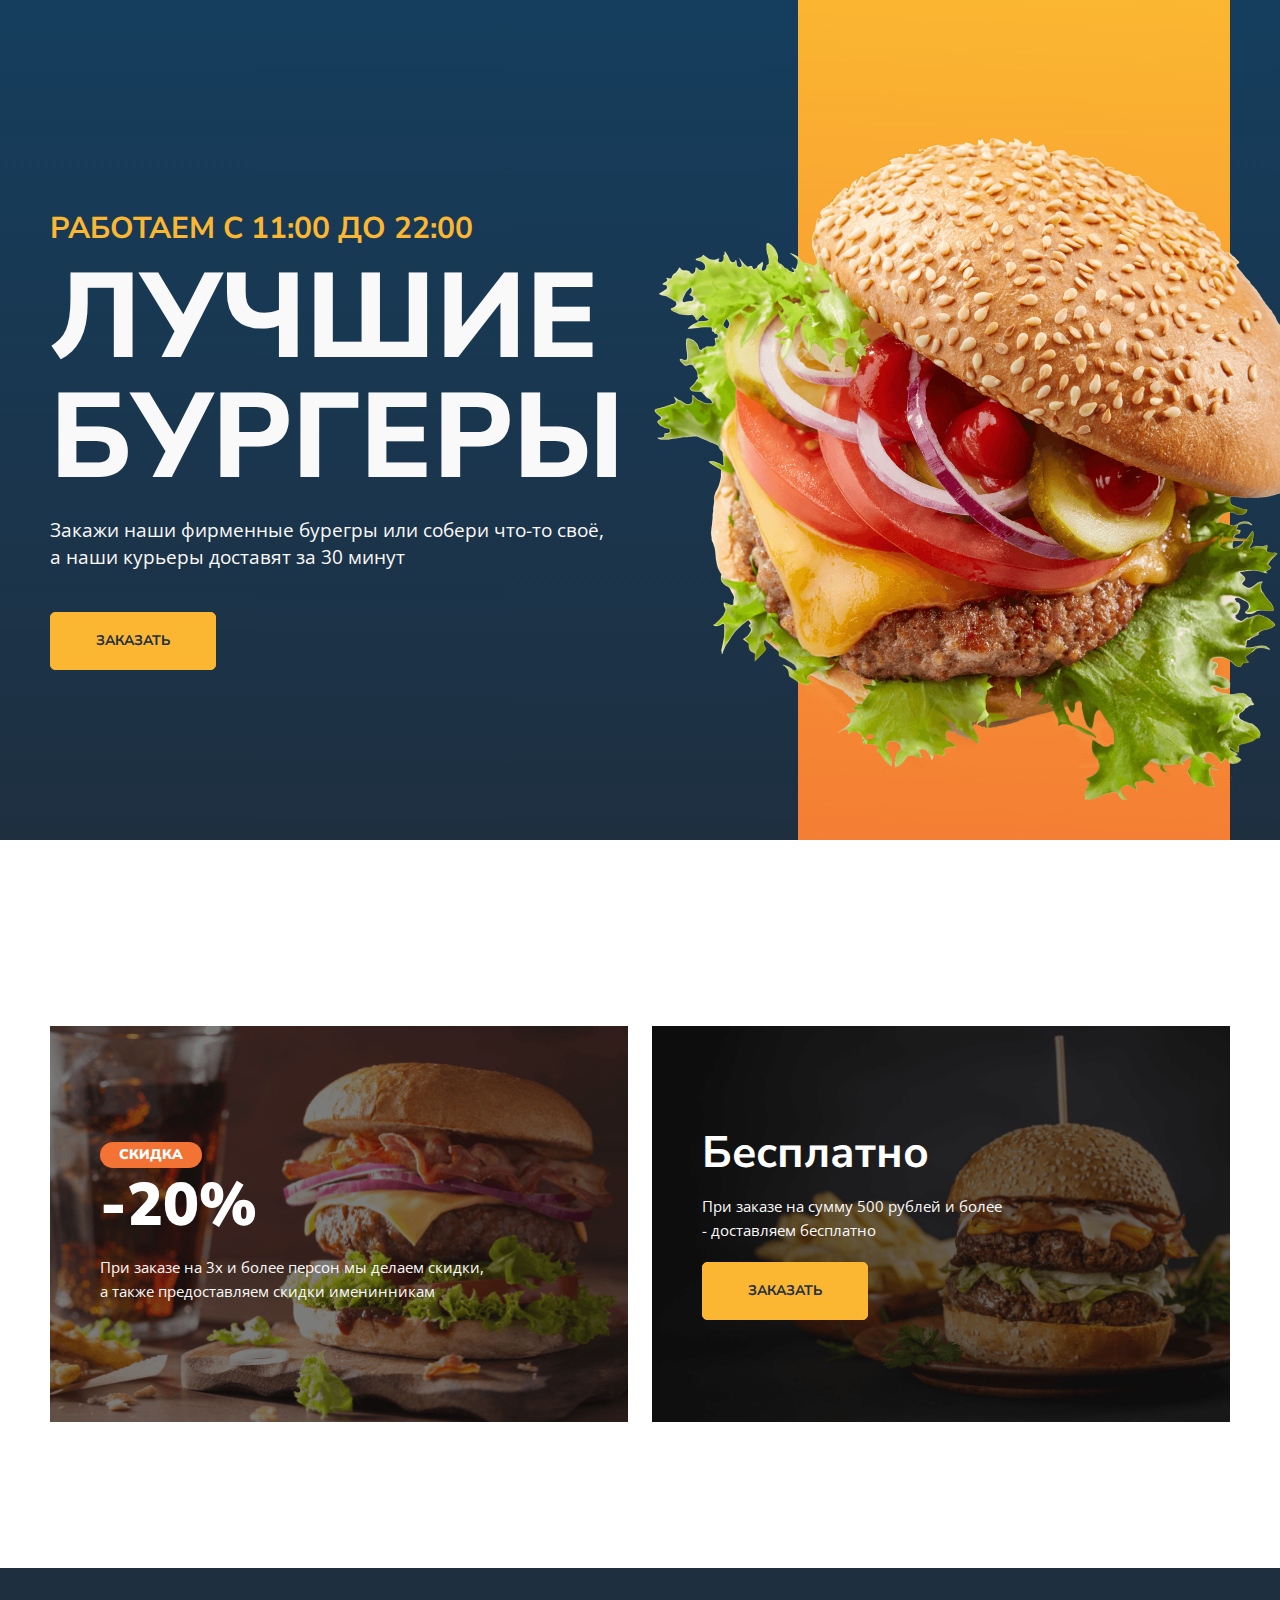
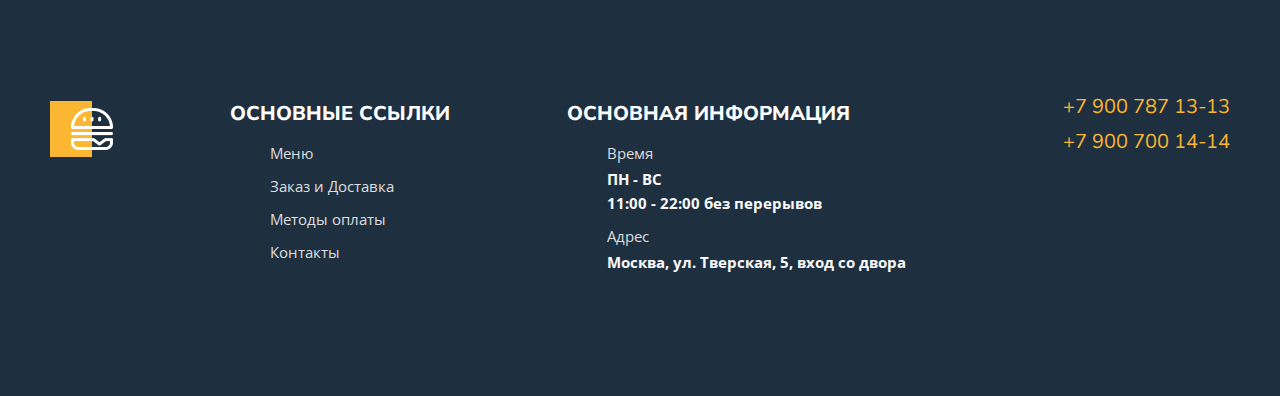
==== commit dc224cc8: "up" ====
--- a/index.html
+++ b/index.html
@@ -102,6 +102,6 @@
             </div>     
         </div>
     </footer>
-
+    <script src="script.js"></script>
 </body>
 </html>--- a/css/main.css
+++ b/css/main.css
@@ -179,13 +179,14 @@
 /* ==========main========== */
 
 .banner__box {
-    background-image: url('/img/main/burger__box__bg.png');
+    background-image: url(/img/main/burger__box__bg.png);
     background-repeat: no-repeat;
     background-position: center center;
     background-size: cover;
     color: #fff;
     padding: 50px 100px;
     margin-bottom: 80px;
+    max-width: 100%;
 }
 
 .banner__box__title {
@@ -519,7 +520,17 @@
     text-transform: uppercase;
     font-size: 14px;
     font-weight: 700;
-}
+    border:1px solid #FBB731;    
+}
+
+.content__link:hover {
+    background-color: transparent;
+    color: #FBB731;
+    transition: .4s ease;
+    
+    padding: 19px 45px;
+}
+
 .visual {
     flex-grow: 1;
     display: flex;
@@ -609,7 +620,7 @@
 .burger {
     width: 34px;
     height: 22px;
-    background-image: url(../img/mobile/burger.svg);
+    background-image: url(/img/mobile/burger.svg);
     background-color: transparent;
     border: none;
     cursor: pointer;
